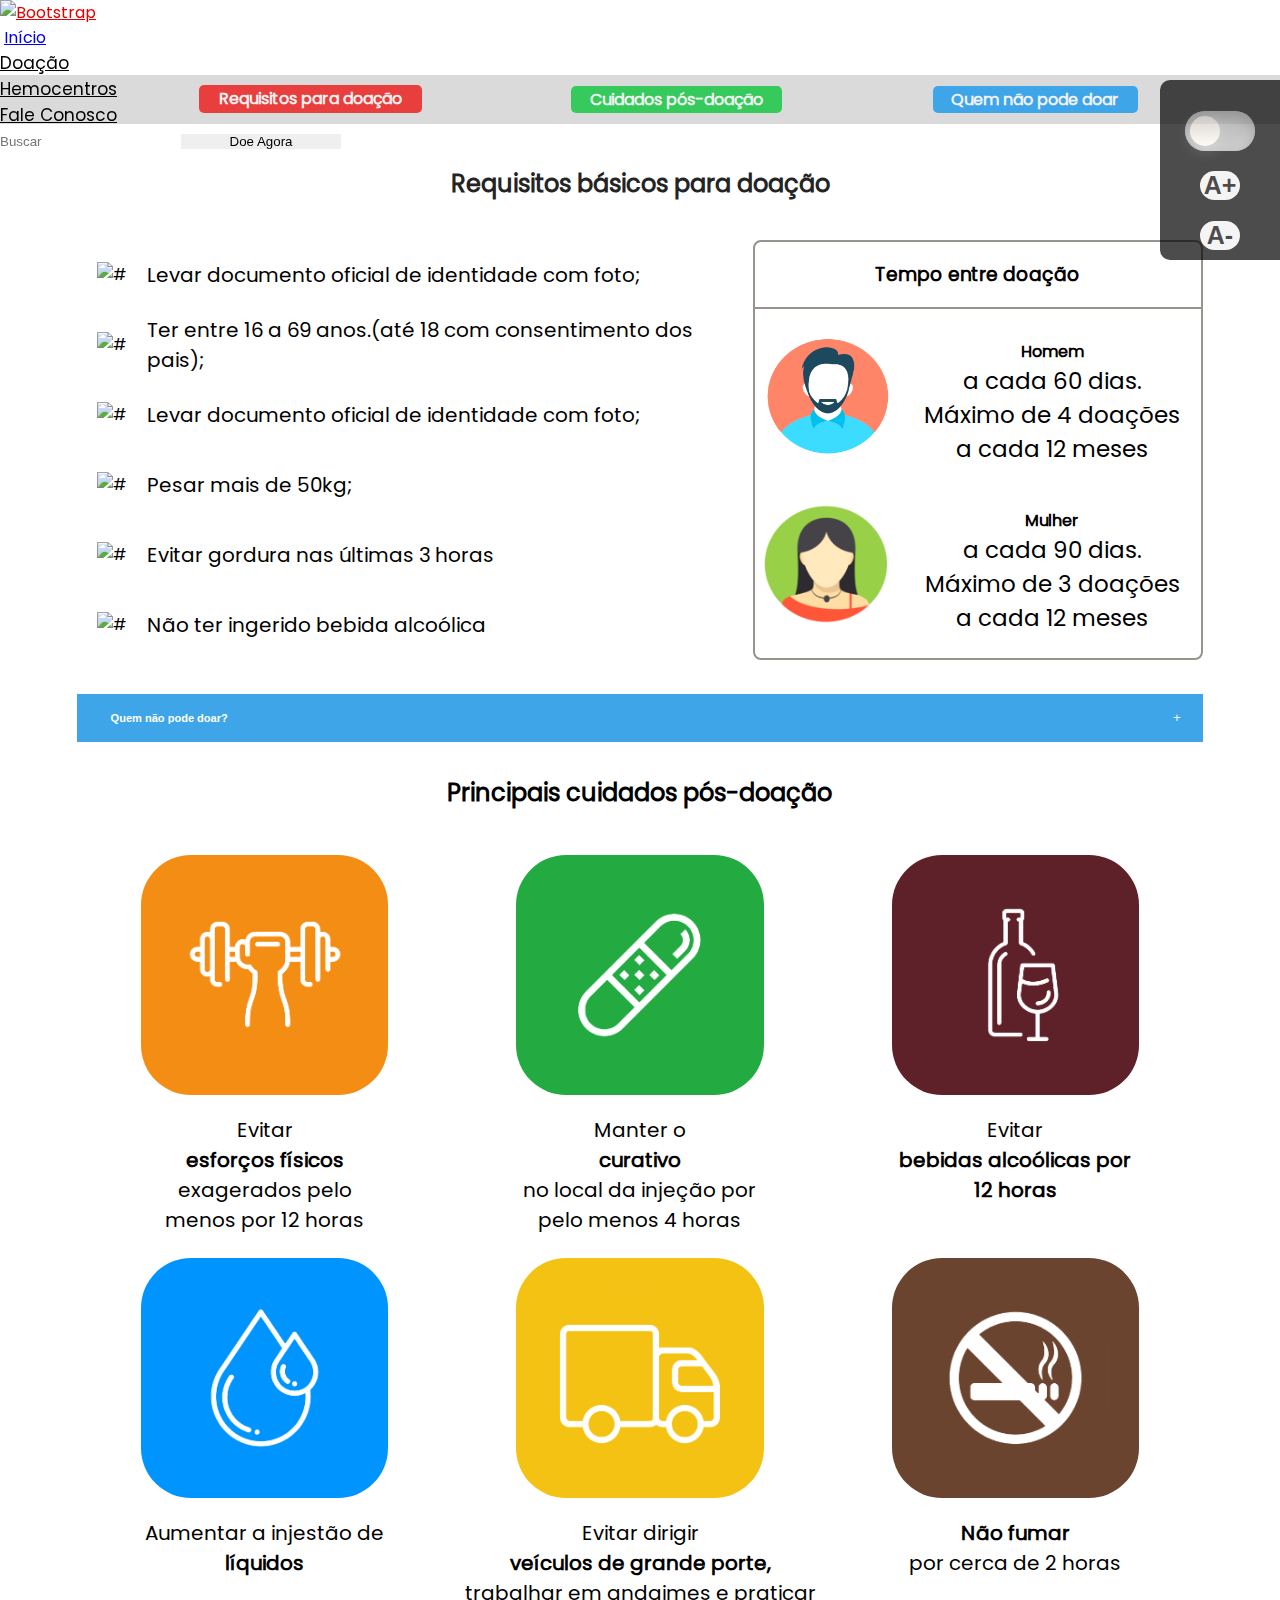
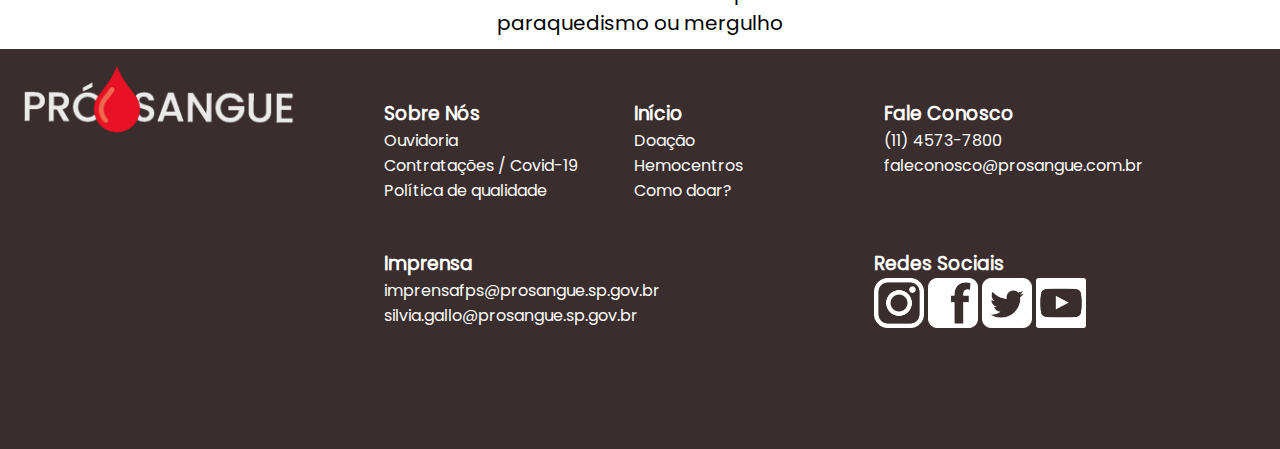
==== comodoar.html @ 440dd44e "segunda página e atualizações e css da segunda página" ====
<!DOCTYPE html>
<html lang="en">

<head>
    <meta charset="UTF-8">
    <meta http-equiv="X-UA-Compatible" content="IE=edge">
    <meta name="viewport" content="width=device-width, initial-scale=1.0">
    <title>PróSangue</title>
    <link href="https://cdn.jsdelivr.net/npm/bootstrap@5.2.1/dist/css/bootstrap.min.css" rel="stylesheet"
        integrity="sha384-iYQeCzEYFbKjA/T2uDLTpkwGzCiq6soy8tYaI1GyVh/UjpbCx/TYkiZhlZB6+fzT" crossorigin="anonymous">
    <script src="https://cdn.jsdelivr.net/npm/bootstrap@5.2.1/dist/js/bootstrap.bundle.min.js"
        integrity="sha384-u1OknCvxWvY5kfmNBILK2hRnQC3Pr17a+RTT6rIHI7NnikvbZlHgTPOOmMi466C8"
        crossorigin="anonymous"></script>
    <link rel="stylesheet" href="style_comodoar.css" type="text/css">
    <script src="script.js" type="text/javascript"></script>

</head>

<body>
    <main>
        <header>
            <nav class="navbar bg-light">
                <div class="container">
                    <a class="navbar-brand" href="#">
                        <img src="./img_index/logosangue.png" alt="Bootstrap" width="180" height="auto"
                            style="opacity: 1;">
                    </a>
                    <nav class="navbar navbar-expand-lg bg-light">
                        <div class="container-fluid">
                            <button class="navbar-toggler" type="button" data-bs-toggle="collapse"
                                data-bs-target="#navbarTogglerDemo03" aria-controls="navbarTogglerDemo03"
                                aria-expanded="false" aria-label="Toggle navigation">
                                <span class="navbar-toggler-icon"></span>
                            </button>
                            <a class="navbar-brand" href="#">Início</a>
                            <div class="collapse navbar-collapse" id="navbarTogglerDemo03">
                                <ul class="navbar-nav me-auto mb-2 mb-lg-0">
                                    <li class="nav-item">
                                        <a class="nav-link" aria-current="page" href="#">Doação</a>
                                    </li>
                                    <li class="nav-item">
                                        <a class="nav-link" href="#">Hemocentros</a>
                                    </li>
                                    <li class="nav-item">
                                        <a class="nav-link" href="#">Fale Conosco</a>
                                    </li>
                                </ul>
                                <form class="d-flex" role="search">
                                    <input class="form-control me-2" type="search" placeholder="Buscar"
                                        aria-label="Search">
                                    <button class="btn btn-outline-success" type="submit">Doe Agora</button>
                                </form>
                            </div>

                        </div>
                    </nav>
        </header>

        <div id="acessibilidade">
            <input type="checkbox" id="darkmode-toggle" />
            <label for="darkmode-toggle" onkeypress="modo_escuro()"></label>
            <button id="aumentar_fonte">A+</button>
            <button id="diminuir_fonte">A-</button>
        </div>

        <nav class="sub_nav">
            <a href="#">
                <div id="nav_cont" class="cont1">
                    <b>Requisitos para doação</b>
                </div>
            </a>
            <a href="#">
                <div id="nav_cont" class="cont2">
                    <b>Cuidados pós-doação</b>
                </div>
            </a>
            <a href="#">
                <div id="nav_cont" class="cont3">
                    <b>Quem não pode doar</b>
                </div>
            </a>
        </nav>
        <div id="ghost"></div>
        <div class="tit_princ">
            <h2>Requisitos básicos para doação</h2>
        </div>
        <div id="contprinc">
            <section class="reqbas">
                <div class="reqbas_esquerda">
                    <div class="itens">
                        <div class="itens_img"><img src="#" alt="#"></div>
                        <p>Levar documento oficial de identidade com foto;</p>
                    </div>
                    <div class="itens">
                        <div class="itens_img"><img src="#" alt="#"></div>
                        <p>Ter entre 16 a 69 anos.(até 18 com consentimento dos pais);</p>
                    </div>
                    <div class="itens">
                        <div class="itens_img"><img src="#" alt="#"></div>
                        <p>Levar documento oficial de identidade com foto;</p>
                    </div>
                    <div class="itens">
                        <div class="itens_img"><img src="#" alt="#"></div>
                        <p>Pesar mais de 50kg;</p>
                    </div>
                    <div class="itens">
                        <div class="itens_img"><img src="#" alt="#"></div>
                        <p>Evitar gordura nas últimas 3 horas</p>
                    </div>
                    <div class="itens">
                        <div class="itens_img"><img src="#" alt="#"></div>
                        <p>Não ter ingerido bebida alcoólica</p>
                    </div>
                </div>
                <aside class="reqbas_direita">
                    <div class="tit_direita">
                        <h3>Tempo entre doação</h3>
                    </div>
                    <div class="reqbas_direita_container">
                        <div class="reqbas_direita_cont1">
                            <div class="box1">
                                <div class="img_box1"><img src="img_index/homem.png" alt="homem"></div>
                            </div>
                            <div class="box2">
                                <h4>Homem</h4>
                                <p>a cada 60 dias. Máximo de 4 doações a cada 12 meses</p>
                            </div>
                        </div>
                        <div class="reqbas_direita_cont1">
                            <div class="box1">
                                <div class="img_box1"><img src="img_index/mulher.png" alt="homem"></div>
                            </div>
                            <div class="box2">
                                <h4>Mulher</h4>
                                <p>a cada 90 dias. Máximo de 3 doações a cada 12 meses</p>
                            </div>
                        </div>
                    </div>

                </aside>
            </section>
            <section class="naopodedoar">
                <button class="tit_naopode">
                    <h5>Quem não pode doar?</h5>
                </button>
                <div class="naopode_cont">
                    <div class="condicoes">
                        <div class="itens">
                            <div class="itens_img"><img src="img_index/nao.png" alt="img_index/nao.png"></div>
                            <p>Está com gripe, febre ou infecção;</p>
                        </div>
                        <div class="itens">
                            <div class="itens_img"><img src="img_index/nao.png" alt="img_index/nao.png"></div>
                            <p>É portador de sífilis(cacro), Malária ou doença de Chagas;</p>
                        </div>
                        <div class="itens">
                            <div class="itens_img"><img src="img_index/nao.png" alt="img_index/nao.png"></div>
                            <p>É alcoólico crônico;</p>
                        </div>
                        <div class="itens">
                            <div class="itens_img"><img src="img_index/nao.png" alt="img_index/nao.png"></div>
                            <p>Ingeriu álcool até 3 dias antes da doação;</p>
                        </div>
                        <div class="itens">
                            <div class="itens_img"><img src="img_index/nao.png" alt="img_index/nao.png"></div>
                            <p>Possui comportamento de risco para doenças transmissíveis;</p>
                        </div>
                        <div class="itens">
                            <div class="itens_img"><img src="img_index/nao.png" alt="img_index/nao.png"></div>
                            <p>Foi ou é usuário de drogas injetáveis;</p>
                        </div>
                        <div class="itens">
                            <div class="itens_img"><img src="img_index/nao.png" alt="img_index/nao.png"></div>
                            <p>Tenha contraído hepatite após 10 anos de idade</p>
                        </div>
                        <div class="itens">
                            <div class="itens_img"><img src="img_index/nao.png" alt="img_index/nao.png"></div>
                            <p>Tenha feito: endoscopia, tatuagem ou piercing em período menor que 12 meses;</p>
                        </div>
                    </div>
                    <div class="naodoe">
                        <div class="tit_naodoe">
                            <h3>Na dúvida, não doe!</h3>
                        </div>
                        <div class="atencao"><text>Atenção: </text>"Honestidade também salva vidas"</div>
                    </div>
                </div>
                <script>
                    var acc = document.getElementsByClassName("tit_naopode");
                    var i;

                    for (i = 0; i < acc.length; i++) {
                        acc[i].addEventListener("click", function () {
                            this.classList.toggle("active");
                            var panel = this.nextElementSibling;
                            if (panel.style.maxHeight) {
                                panel.style.maxHeight = null;
                            } else {
                                panel.style.maxHeight = panel.scrollHeight + "px";
                            }
                        });
                    }
                </script>
            </section>
            <section class="posdoacao">
                <div class="tit_pos">
                    <h2>Principais cuidados pós-doação</h2>
                </div>
                <div class="pos_cont">
                    <div class="row">
                        <div class="box_pos">
                            <div id="logo_pos" class="logo1"></div>
                            <div class="texto_pos">Evitar <b>esforços físicos</b> exagerados pelo menos por 12 horas</b>
                            </div>
                        </div>
                        <div class="box_pos">
                            <div id="logo_pos" class="logo2"></div>
                            <div class="texto_pos">Manter o <b>curativo</b> no local da injeção por pelo menos 4 horas
                            </div>
                        </div>
                        <div class="box_pos">
                            <div id="logo_pos" class="logo3"></div>
                            <div class="texto_pos">Evitar <b>bebidas alcoólicas por 12 horas</b></div>
                        </div>
                    </div>
                    <div class="row">
                        <div class="box_pos">
                            <div id="logo_pos" class="logo4"></div>
                            <div class="texto_pos">Aumentar a injestão de <b>líquidos</b></div>
                        </div>
                        <div class="box_pos">
                            <div id="logo_pos" class="logo5"></div>
                            <div class="texto_pos1">Evitar dirigir <b>veículos de grande porte,</b> trabalhar em
                                andaimes e praticar paraquedismo ou mergulho</div>
                        </div>
                        <div class="box_pos">
                            <div id="logo_pos" class="logo6"></div>
                            <div class="texto_pos"><b>Não fumar</b> por cerca de 2 horas</div>
                        </div>
                    </div>
                </div>
            </section>

        </div>
        <footer>
            <img src="./img_index/logo_prosangue._footer.png" alt="" id="logo_footer">
            <section id="links_footer_top">
                <div id="sobre-nos_footer">
                    <h3>Sobre Nós</h3>
                    <a>Ouvidoria</a> <br />
                    <a>Contratações / Covid-19</a> <br />
                    <a>Política de qualidade</a>
                </div>

                <div id="inicio_footer">
                    <h3><a href="#">Início</a></h3>
                    <a href="#">Doação</a> <br />
                    <a href="#">Hemocentros</a> <br />
                    <a href="#">Como doar?</a>
                </div>

                <div id="fale_conosco">
                    <h3>Fale Conosco</h3>
                    <p>(11) 4573-7800</p>
                    <p>faleconosco@prosangue.com.br</p>
                </div>
            </section>
            <section id="links_footer_bottom">
                <div id="imprensa">
                    <h3>Imprensa</h3>
                    <p>imprensafps@prosangue.sp.gov.br</p>
                    <p>silvia.gallo@prosangue.sp.gov.br</p>
                </div>
                <div id="redes_sociais">
                    <h3>Redes Sociais</h3>
                    <a href="#"><img src="./img_index/logo_insta.png" alt=""></a>
                    <a href="#"> <img src="./img_index/logo_face.png" alt=""> </a>
                    <a href="#"> <img src="./img_index/logo_tt.png" alt=""> </a>
                    <a href="#"> <img src="./img_index/logo_yt.png" alt=""> </a>
                </div>
            </section>
        </footer>



    </main>
</body>

</html>
---- style_comodoar.css ----
*{
    padding: 0;
    border: 0;
    margin: 0;
    
}

main{
    font-family: 'Poppins';
    background-color: #fff;
}

header{
    position: fixed;
    z-index: 1;
    width: 100%;
    top: 0;

}

@font-face{
    font-family: 'Poppins';
    src: url(./fontes/Poppins/Poppins-Regular.ttf);
}
/* CSS da header bootstrap */

.navbar-brand:hover{
    color: rgb(231, 0, 0);
}

.nav-link{
    font-family: 'Poppins';
    font-size: 17px;
    color: black;
    padding-top: 10px;
}

.nav-link:hover{
    color: rgb(231, 0, 0);
}


element.style {
    color: rgb(231, 0, 0);
    border-color: rgb(231, 0, 0);
    width: 150px;
}

.btn-outline-success {
    width: 160px;
    --bs-btn-color: red;
    --bs-btn-border-color: red;
    --bs-btn-hover-color: #fff;
    --bs-btn-hover-bg: red;
    --bs-btn-hover-border-color: red;
    --bs-btn-focus-shadow-rgb: 25,135,84;
    --bs-btn-active-color: #fff;
    --bs-btn-active-bg: red;
    --bs-btn-active-border-color: red;
    --bs-btn-active-shadow: inset 0 3px 5px rgba(0, 0, 0, 0.125);
    --bs-btn-disabled-color: red;
    --bs-btn-disabled-bg: transparent;
    --bs-btn-disabled-border-color: red;
    --bs-gradient: none;
}

#img_como_doar{
    position: relative;
    width: 100%;
    height: 460px;
    background-image: url(./img_index/bg-mlh.png);
    background-repeat: no-repeat;
    background-position: 97%;
    background-color: #d9d9d9;
    background-attachment: scroll;
    }



#como_doar{
    position: relative;
    width: 400px;
    height: 230px;
    background-color: red;
    border-radius: 182px;
    font-size: 50px;
    font-family: 'Poppins';
    color: white;
    border:none;
    font-weight: 600;
    top: 140px;
    left: 14%;

}

#acessibilidade{
    position: fixed;
    width: 120px;
    height: 180px;
    background-color: #010101;opacity: .7;
    display: flex;
    flex-direction: column;
    align-items: center;
    justify-content: space-around;
    border-radius: 10px 0px 0px 10px;
    margin-top: 50px;
    right: 0;
    top: 30px;
    z-index: 1;
}

label{
    width: 70px;
    height: 40px;
    position: relative;
    display: block;
    background-color: #aaaaaa;
    border-radius: 100px;
    box-shadow: inset 0px 5px 15px  rgba(0,0,0,0.4), inset 0px -5px 15px rgba(255,255,255,0.4);
    cursor: pointer;
    transition: 0.3s;
    
}

label::after{
    content: "";
    width: 30px;
    height: 30px;
    position: absolute;
    top: 5px;
    bottom: 5px;
    left: 5px;
    background:linear-gradient(180deg, #c9c4bd, #fff9f0);
    border-radius: 180px;
    box-shadow: 0px 5px 15px rgba(255,255,255,0.2);
    transition: 0.3s;
}

/*.bg-light {
    --bs-bg-opacity: 1;
    background-color: #292929!important;
 } */

#modo_escuro{
    width: 50px;
    height: 50px;
}

#darkmode-toggle{
    width: 0;
    height: 0;
    visibility: hidden;
}

#darkmode-toggle:checked + label{
    background-color: #242424;
}

#darkmode-toggle:checked + label:after{
    left: 8px;
    transform: translateX(90%);
    background: linear-gradient(180deg,#777,#3a3a3a);
}

label:active:after{
    width: 30px;
}

#aumentar_fonte{
    width: 40px;
    height: auto;
    opacity: 100%;
    border-radius: 200px;
    font-size: 25px;
    font-weight: 600;
}

#diminuir_fonte{
    width: 40px;
    height: auto;
    opacity: 100%;
    border-radius: 200px;
    font-size: 25px;
    font-weight: 600;
}

#sobre-nos{
    position: relative;
    width: 100%;
    height: 510px;
    background-image: url(./img_index/img_sobre_nos.jpg);
    background-size: cover;
    background-repeat: no-repeat;
}

#sobre-nos h1{
    text-align: center;
    font-family: 'Poppins';
    font-size: 60px;
    color: white;
    font-weight: 600;
    padding-top: 20px;
}

#sobre-nos p{
    text-align: center;
    font-family: 'Poppins';
    font-size: 24px;
    color: white;
    padding-left: 60px;
    padding-top: 90px;
}

#agendamento{
    position: relative;
    width: 100%;
    height: 460px;
    background-image: url(./img_index/img.agendamento.png);
    background-position: 100% 0%;
    background-color: #d9d9d9;
    background-repeat: no-repeat;
}

#agendamento button{
    position: absolute;
    width: 550px;
    height: 230px;
    background-color: red;
    border-radius: 182px;
    text-align: center;
    font-size: 60px;
    font-family: 'Poppins';
    color: white;
    border:none;
    font-weight: 600;
    margin-top: 100px;
    left:10%;
}

#estoque_e_informes{
    position: relative;
    height: 30rem;
    width: 100%;
    background-color: #E2E2E2;
    display: flex;
    flex-direction: row;
    align-items: center;
    justify-content: space-around;
}
/* CSS da caixa sobre estoque de sangue */
#sangue{
    width: 40%;
    height: 25rem;
    background-image: linear-gradient(to bottom right, #276EB0, #185366 );
    border-radius: 8px;
}

#sangue h1{
    color: white;
    text-align: center;
    border-bottom: 1px solid white;
}

#tipos_positivos{
    display: flex;
    flex-direction: row;
    justify-content: space-between;
}

#ab_positivo{
    width: 120px;
    height: 100px;
    float: left;
}

#ab_positivo img{
    width: auto;
    height: 90px;
}

#ab_positivo p{
    text-align: center;
    color: white;
    font-weight: 600;
}

#a_positivo{
    width: 120px;
    height: 100px;
    float: left;
}

#a_positivo img{
    width: auto;
    height: 90px;
}

#a_positivo p{
    text-align: center;
    color: white;
    font-weight: 600;
}

#b_positivo{
    width: 120px;
    height: 100px;
    float: left;
}

#b_positivo img{
    width: auto;
    height: 90px;
}

#b_positivo p{
    text-align: center;
    color: white;
    font-weight: 600;
}

#o_positivo{
    width: 120px;
    height: 100px;
    float: left;
}

#o_positivo img{
    width: auto;
    height: 90px;
}

#o_positivo p{
    text-align: center;
    color: white;
    font-weight: 600;
}

#tipos_negativos{
    display: flex;
    flex-direction: row;
    justify-content: space-between;
    border-bottom: 1px solid white;
}

#ab_negativotivo{
    width: 120px;
    height: 100px;
    float: left;
}

#ab_negativo img{
    width: auto;
    height: 90px;
}

#ab_negativo p{
    text-align: center;
    color: white;
    font-weight: 600;
}

#a_negativo{
    width: 120px;
    height: 100px;
    float: left;
}

#a_negativo img{
    width: auto;
    height: 90px;
}

#a_negativo p{
    text-align: center;
    color: white;
    font-weight: 600;
}

#b_negativo{
    width: 120px;
    height: 100px;
    float: left;
}

#b_negativo img{
    width: auto;
    height: 90px;
}

#b_negativo p{
    text-align: center;
    color: white;
    font-weight: 600;
}

#o_negativo{
    width: 120px;
    height: 100px;
    float: left;
}

#o_negativo img{
    width: auto;
    height: 90px;
}

#o_negativo p{
    text-align: center;
    color: white;
    font-weight: 600;
}

#niveis_sangue{
    width: 100%;
    height: 60px;
    display: flex;
    flex-direction: row;
    justify-content: space-between;
}

#estavel{
    width: 150px;
    height: 60px;
}

#estavel img{
    height: 60px;
    width: auto;
}

#estavel p{
    color: white;
    float: right;
    padding-top: 20px;
    padding-right: 10px;
}

#alerta{
    width: auto;
    height: 60px;
}

#alerta img{
    height: 60px;
    width: auto;
}

#alerta p{
    color: white;
    float: right;
    padding-top: 20px;
    padding-right: 10px;
}

#critico{
    width: auto;
    height: 60px;
}

#critico img{
    height: 60px;
    width: auto;
}

#critico p{
    color: white;
    float: right;
    padding-top: 20px;
    padding-right: 10px;
}

#att{
    color: white;
    text-align: center;
    padding-top: 15px;
}
/* CSS  da caixa de informes */
#informes{
    width: 40%;
    height: 25rem;
    background-color: #40873F;
    border-radius: 8px;
}

#informes h1{
    color: white;
    text-align: center;
    border-bottom: 1px solid white;
}

#aviso_gov{
    width: 100%;
    height: auto;
    display: flex;
    flex-direction: column;
    align-items: center;
}

#aviso_gov img{
    width: 310px;
    height: 200px;
}

#aviso_gov p{
    width: 500px;
    height: auto;
    text-align: center;
}

footer{
    width: 100%;
    height: 400px;
    background-color: #392D2D;
}

footer a{
    cursor: pointer;
    text-decoration: none;
}

#logo_footer{
    width: auto;
    height: 70px;
    margin-top: 15px;
    margin-left: 20px;
}

#links_footer_top{
    width: 70%;
    height:50%;
    float: right;
    display: flex;
}

#sobre-nos_footer{
    width: 250px;
    height: 150px;
    text-align: left;
    color: white;
    margin-top: 50px;   
}

#sobre-nos_footer a{
    margin-top: 18px !important;
}

#inicio_footer{
    width: 250px;
    height: 150px;
    text-align: left;
    color: white;
    margin-top: 50px;   
}

#inicio_footer a{
    text-decoration: none;
    color: white;
    margin-top: 10px;
}

#fale_conosco{
    width: 250px;
    height: 150px;
    text-align: left;
    color: white;
    margin-top: 50px;   
}

#links_footer_bottom{
    width: 70%;
    height:50%;
    float: right;
    display: flex;
}

#imprensa{
    width: 340px;
    height: 150px;
    text-align: left;
    color: white;
}

#redes_sociais{
    width: 250px;
    height: 150px;
    text-align: left;
    color: white;
    margin-left: 150px;
}

#redes_sociais img{
    height: 50px;
    width: auto;
    cursor: pointer;
}
/*  ============= CSS DA PÁGINA DE COMO DOAR =============*/

/* ============= NAV BAR =============*/
.sub_nav{
    width: 100%;
    display: flex;
    position: fixed;
    top: 4.7rem;
    justify-content: space-evenly;
    background-color: #dadada;
    padding: 0.8%;
    align-items: center;
    text-align: center;
}
.sub_nav a{
    text-decoration: none;
}
#nav_cont{
    padding: 0.8%;
    width: 120%;
    transition: all 300ms;
    border-radius: 5px;
    color: #f1f1f1;
}
#nav_cont:hover{
    filter: brightness(110%);
}
#nav_cont b{
    padding: 2% 0 2% 0;
}
.cont1{
    background-color: #e93e3e;
}
.cont2{
    background-color: #35ca5b;
}
.cont3{
    background-color: #3ea5e9;
}

/* ============= Conteúdo  =============*/

#ghost{
    height: 8rem;
}
.tit_princ{
    text-align: center;
    margin: 3% 0 3% 0;
    color: #242424;
}
#contprinc{
    width: 88%;
    margin: 0 auto;
}
.reqbas{
    display: grid;
    grid-template-columns: 3fr 2fr;
}
.reqbas_esquerda{
    display: flex;
    flex-direction: column;
    justify-content: space-evenly;
}
.reqbas_esquerda p{
    display: flex;
    align-items: center;
    font-size: 20px;
}
.reqbas_esquerda .itens_img{
    display: flex;
    align-items: center;
    justify-content: center;
    width: 70px;
    height: 70px;
}

.itens{
    display: flex;
}

.reqbas_direita{
    border-radius: 8px;
    height: auto;
    border: 2px solid #97938d;
}
.reqbas_direita p{
    font-size: 23px; 
}
.tit_direita{
    padding: 4%;
    display: flex;
    align-items: center;
    justify-content: center;
    border-bottom: 2px solid #97938d;
}
.reqbas_direita_container{
    display: flex;
    flex-direction: column;
}

.reqbas_direita_cont1{
    margin-top: 5%;
    display: grid;
    grid-template-columns: 1fr 2fr;

}
.box1{
    display: flex;
    align-items: center;
    justify-content: center;
    padding-left: 5%;
}
.box2{
    margin: 0 auto;
    width: 90%;
    padding-left: 0%;
    display: flex;
    flex-direction: column;
    align-items: center;
    justify-content: center;
    text-align: center;
}
.img_box1{
    width: 100%;
    height: 100%;
    
}
.img_box1 img{
    width: 90%;
    height: 90%;
}
.tit_naopode{
    margin-top: 3%;
    color: #FFF;
    background-color: #3ea5e9;
    padding-left: 3%;
    width: 100%;
    padding: 0 2% 0 3%;
    text-align: left;
    transition: 0.4s;
    display: flex;
    height: 3rem;
    align-items: center;
    justify-content: space-between;
    
}

.tit_naopode:after {
    content: '\002B';
    color: #fff;
    margin-left: 5px;
  }
  
  .active:after {
    content: "\2212";
    color: white;
  }
.tit_naopode:hover{
    filter: brightness(110%);
}

.naopode_cont{
    max-height: 0;
    overflow: hidden;
    transition: all 0.2s ease-out;
    background-color: #837b7b;
    color: #FFF;
}
.naopode_cont img{
    filter: invert();
}
.condicoes{
    width: 95%;
    margin: auto;
    display: flex;
    flex-direction: column;
    justify-content: space-evenly;
    border-bottom: 2px solid #97938d;
    padding-top: 1%;
}
.condicoes .itens{
    display: flex;
    align-items: center;
}
.condicoes .itens p{
    padding-top: 1%;
    padding-left: 2%;
    font-size: 20px;
}
.condicoes .itens_img{
    display: flex;
    align-items: center;
    justify-content: center;
    width: 40px;
    height: 40px;
}
.condicoes .itens_img img{
    width: 100%;
    height: 100%;
}
.tit_naodoe{
    text-align: center;
    padding: 2%;
}
.tit_naodoe hr{
    width: 20%;
    margin: 0 auto;
}
.atencao{
    top:-10px;
    position: relative;
    width: 100%;
    margin: auto;
    text-align: center;
}
.atencao text{
    color: red;
}

.tit_pos{
    text-align: center;
    margin: 3% 0 3% 0;
}

.row{
    display: flex;
    flex-direction: row;
    justify-content: space-between;

}
.box_pos{
    width: 33.33%;
    margin: 0;
    padding: 1%;
    display: flex;
    align-items: center;
    justify-items: center;
    flex-direction: column;
    gap: 20px;
}
#logo_pos{
    height: 15rem;
    width: 70%;
    border-radius: 50px;
}
.logo1,.logo2,.logo3,.logo4,.logo5,.logo6{
    background-size: 80%;
    background-position: 50%;
    background-repeat: no-repeat;
}
.logo1{
    background-color: #F38D14;
    background-image: url(./img_index/logo1.png);
}
.logo2{
    background-color: #23AA40;
    background-image: url(./img_index/logo6.png);
}
.logo3{
    background-color: #5E2129;
    background-image: url(./img_index/logo5.png);

}
.logo4{
    background-color: #0094FF;
    background-image: url(./img_index/logo2.png);
}
.logo5{
    background-color: #F4C212;
    background-image: url(./img_index/logo3.png);
}
.logo6{
    background-color: #6B442F;
    background-image: url(./img_index/logo4.png);
}
.texto_pos{
    width: 70%;
    margin: 0;
    display: flex;
    flex-direction: column;
    text-align: center;
    font-size: 20px;
}
.texto_pos1{
    width: 100%;
    margin: 0;
    display: flex;
    flex-direction: column;
    text-align: center;
    font-size: 20px;
}


@media only screen and (max-width:576px){
    *{
        overflow-x: hidden;
    }
    #acessibilidade{
        top: 20rem;
        width: 15%;
    }
    .sub_nav{
        position: relative;
        flex-direction: column;
        width: 100%;
        gap: 5px;
        top: 4.5rem;
        padding: 0;
    }
    .sub_nav a{
        width: 100%;
        
    }
    #contprinc{
        width: 98%;
    }
    #nav_cont{
        text-align: center;
        width: 100%;
        border-radius: 0;
        padding: 2%;
    }
    #ghost{
        height: 5rem;
    }
    .reqbas{
        display: flex;
        flex-direction: column;
    }
    .reqbas_esquerda{
        justify-content: space-between;
    }
    .reqbas_esquerda .itens_img{
        display: none;
    }
    .reqbas_esquerda .itens{
        border-bottom: 1px solid rgb(129, 129, 129);
        
    }
    .reqbas_esquerda .itens p{
        margin: 1%;
        padding: 0;
    }
    .reqbas_direita{
        border: 0;
        margin-top: 2%;
    }
    .tit_direita h3{
        font-size: 40px;
    }
    .reqbas_direita_cont1{
        display: flex;
        flex-direction: row;
    }
    .reqbas_direita_cont1 .box2{
        text-align: left;
    }
    .condicoes .itens_img{
        display: none;
    }
    .naopode_cont{
        background-color: #837b7b;
        color: #FFF;
    }
    .row{
        flex-direction: column;
    }
    .box_pos{
        width: 100%;
        text-align: left;
    }
    #logo_pos{
        height: 7rem;
        width: 50%;
        border-radius: 20px;
    }
    .logo1,.logo2,.logo3,.logo4,.logo5,.logo6{
        background-size: 40%;
        background-position: 50%;
        background-repeat: no-repeat;
    }
    .texto_pos{
        text-align: center;
        width: 100%;
    }
    .texto_pos1{
        width: 80%;
    }
}
@media only screen and (max-width:1200px){
    .sub_nav{
        top: 8rem;
    }
    #ghost{
        height: 10rem;
    }
}
@media only screen and (max-width:989px){
    #contprinc{
        width: 98%;
    }
    .sub_nav{
        top: 4.5rem;
    }
    #ghost{
        height: 6rem;
    }
    .box1 .img_box1{
        width: 100%;
        height: 100%;
    }
}
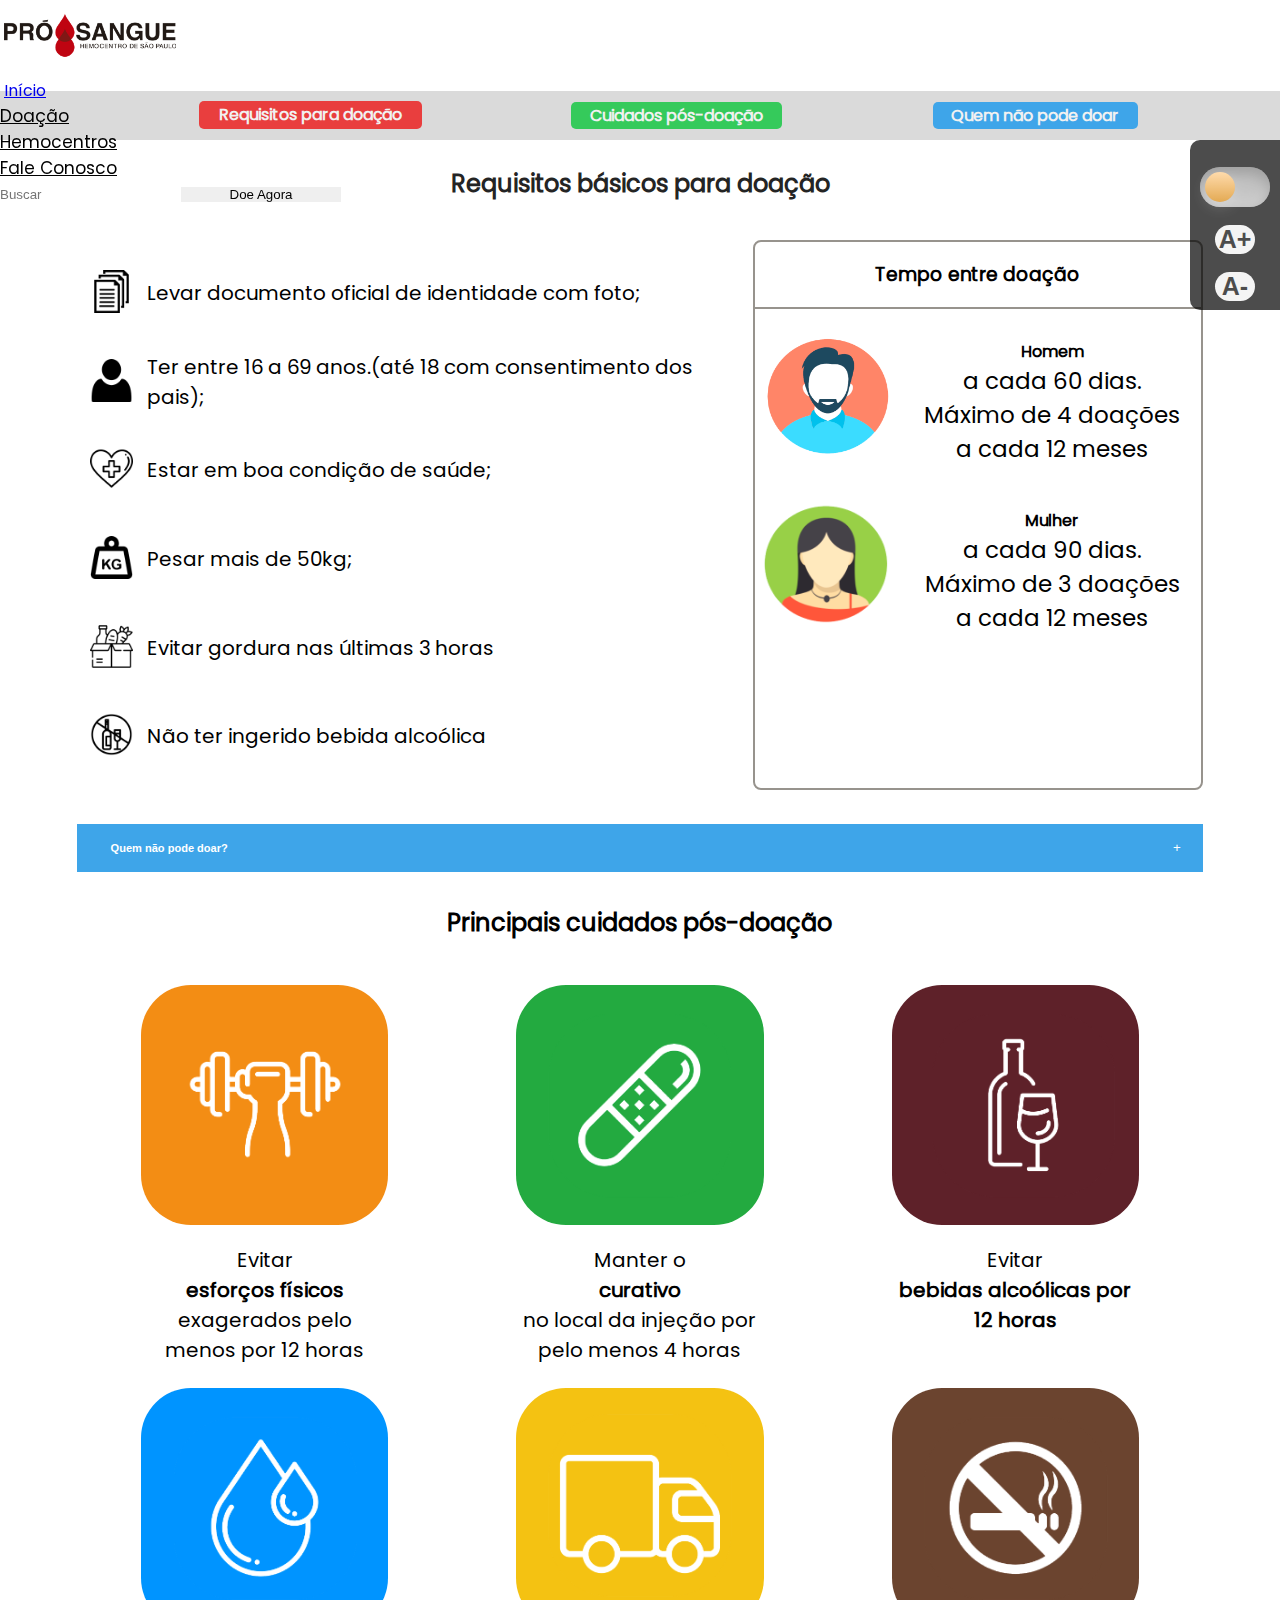
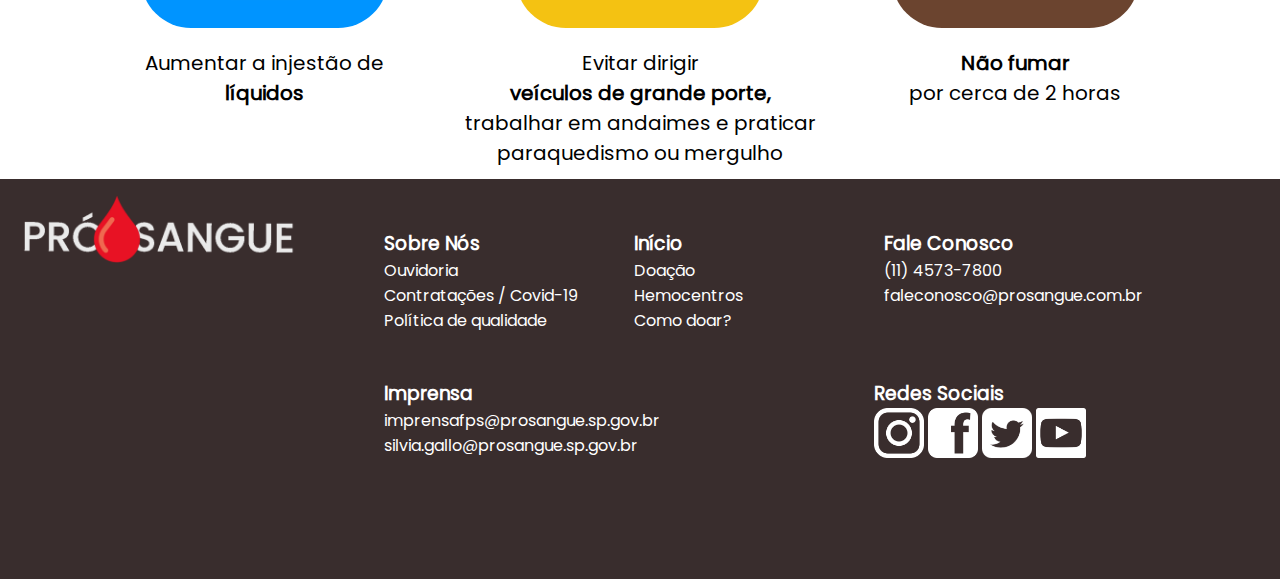
==== commit 46d4b08e: "Add files via upload" ====
--- a/comodoar.html
+++ b/comodoar.html
@@ -22,7 +22,7 @@
             <nav class="navbar bg-light">
                 <div class="container">
                     <a class="navbar-brand" href="#">
-                        <img src="./img_index/logosangue.png" alt="Bootstrap" width="180" height="auto"
+                        <img src="./img_index/logo_prosangue.png" alt="Bootstrap" width="180" height="auto"
                             style="opacity: 1;">
                     </a>
                     <nav class="navbar navbar-expand-lg bg-light">
@@ -32,7 +32,7 @@
                                 aria-expanded="false" aria-label="Toggle navigation">
                                 <span class="navbar-toggler-icon"></span>
                             </button>
-                            <a class="navbar-brand" href="#">Início</a>
+                            <a class="navbar-brand" href="index.html">Início</a>
                             <div class="collapse navbar-collapse" id="navbarTogglerDemo03">
                                 <ul class="navbar-nav me-auto mb-2 mb-lg-0">
                                     <li class="nav-item">
@@ -42,7 +42,7 @@
                                         <a class="nav-link" href="#">Hemocentros</a>
                                     </li>
                                     <li class="nav-item">
-                                        <a class="nav-link" href="#">Fale Conosco</a>
+                                        <a class="nav-link" href="#fale_conosco">Fale Conosco</a>
                                     </li>
                                 </ul>
                                 <form class="d-flex" role="search">
@@ -88,27 +88,27 @@
             <section class="reqbas">
                 <div class="reqbas_esquerda">
                     <div class="itens">
-                        <div class="itens_img"><img src="#" alt="#"></div>
+                        <div class="itens_img"><img src="./img_index/docs.png" alt="#"></div>
                         <p>Levar documento oficial de identidade com foto;</p>
                     </div>
                     <div class="itens">
-                        <div class="itens_img"><img src="#" alt="#"></div>
+                        <div class="itens_img"><img src="./img_index/idade.png" alt="#"></div>
                         <p>Ter entre 16 a 69 anos.(até 18 com consentimento dos pais);</p>
                     </div>
                     <div class="itens">
-                        <div class="itens_img"><img src="#" alt="#"></div>
-                        <p>Levar documento oficial de identidade com foto;</p>
-                    </div>
-                    <div class="itens">
-                        <div class="itens_img"><img src="#" alt="#"></div>
+                        <div class="itens_img"><img src="./img_index/condicaosaude.png" alt="#"></div>
+                        <p>Estar em boa condição de saúde;</p>
+                    </div>
+                    <div class="itens">
+                        <div class="itens_img"><img src="./img_index/peso.png" alt="#"></div>
                         <p>Pesar mais de 50kg;</p>
                     </div>
                     <div class="itens">
-                        <div class="itens_img"><img src="#" alt="#"></div>
+                        <div class="itens_img"><img src="./img_index/jejum.png" alt="#"></div>
                         <p>Evitar gordura nas últimas 3 horas</p>
                     </div>
                     <div class="itens">
-                        <div class="itens_img"><img src="#" alt="#"></div>
+                        <div class="itens_img"><img src="./img_index/bebidas.png" alt="#"></div>
                         <p>Não ter ingerido bebida alcoólica</p>
                     </div>
                 </div>
@@ -260,6 +260,7 @@
                 </div>
 
                 <div id="fale_conosco">
+                    <a href="fale_conosco"></a>
                     <h3>Fale Conosco</h3>
                     <p>(11) 4573-7800</p>
                     <p>faleconosco@prosangue.com.br</p>
--- a/style_comodoar.css
+++ b/style_comodoar.css
@@ -95,8 +95,8 @@
 
 #acessibilidade{
     position: fixed;
-    width: 120px;
-    height: 180px;
+    width: 90px;
+    height: 170px;
     background-color: #010101;opacity: .7;
     display: flex;
     flex-direction: column;
@@ -105,7 +105,7 @@
     border-radius: 10px 0px 0px 10px;
     margin-top: 50px;
     right: 0;
-    top: 30px;
+    top: 90px;
     z-index: 1;
 }
 
@@ -130,16 +130,12 @@
     top: 5px;
     bottom: 5px;
     left: 5px;
-    background:linear-gradient(180deg, #c9c4bd, #fff9f0);
+    background:linear-gradient(180deg, #ffcc89, #d8860b);
     border-radius: 180px;
     box-shadow: 0px 5px 15px rgba(255,255,255,0.2);
     transition: 0.3s;
 }
 
-/*.bg-light {
-    --bs-bg-opacity: 1;
-    background-color: #292929!important;
- } */
 
 #modo_escuro{
     width: 50px;
@@ -184,328 +180,6 @@
     font-weight: 600;
 }
 
-#sobre-nos{
-    position: relative;
-    width: 100%;
-    height: 510px;
-    background-image: url(./img_index/img_sobre_nos.jpg);
-    background-size: cover;
-    background-repeat: no-repeat;
-}
-
-#sobre-nos h1{
-    text-align: center;
-    font-family: 'Poppins';
-    font-size: 60px;
-    color: white;
-    font-weight: 600;
-    padding-top: 20px;
-}
-
-#sobre-nos p{
-    text-align: center;
-    font-family: 'Poppins';
-    font-size: 24px;
-    color: white;
-    padding-left: 60px;
-    padding-top: 90px;
-}
-
-#agendamento{
-    position: relative;
-    width: 100%;
-    height: 460px;
-    background-image: url(./img_index/img.agendamento.png);
-    background-position: 100% 0%;
-    background-color: #d9d9d9;
-    background-repeat: no-repeat;
-}
-
-#agendamento button{
-    position: absolute;
-    width: 550px;
-    height: 230px;
-    background-color: red;
-    border-radius: 182px;
-    text-align: center;
-    font-size: 60px;
-    font-family: 'Poppins';
-    color: white;
-    border:none;
-    font-weight: 600;
-    margin-top: 100px;
-    left:10%;
-}
-
-#estoque_e_informes{
-    position: relative;
-    height: 30rem;
-    width: 100%;
-    background-color: #E2E2E2;
-    display: flex;
-    flex-direction: row;
-    align-items: center;
-    justify-content: space-around;
-}
-/* CSS da caixa sobre estoque de sangue */
-#sangue{
-    width: 40%;
-    height: 25rem;
-    background-image: linear-gradient(to bottom right, #276EB0, #185366 );
-    border-radius: 8px;
-}
-
-#sangue h1{
-    color: white;
-    text-align: center;
-    border-bottom: 1px solid white;
-}
-
-#tipos_positivos{
-    display: flex;
-    flex-direction: row;
-    justify-content: space-between;
-}
-
-#ab_positivo{
-    width: 120px;
-    height: 100px;
-    float: left;
-}
-
-#ab_positivo img{
-    width: auto;
-    height: 90px;
-}
-
-#ab_positivo p{
-    text-align: center;
-    color: white;
-    font-weight: 600;
-}
-
-#a_positivo{
-    width: 120px;
-    height: 100px;
-    float: left;
-}
-
-#a_positivo img{
-    width: auto;
-    height: 90px;
-}
-
-#a_positivo p{
-    text-align: center;
-    color: white;
-    font-weight: 600;
-}
-
-#b_positivo{
-    width: 120px;
-    height: 100px;
-    float: left;
-}
-
-#b_positivo img{
-    width: auto;
-    height: 90px;
-}
-
-#b_positivo p{
-    text-align: center;
-    color: white;
-    font-weight: 600;
-}
-
-#o_positivo{
-    width: 120px;
-    height: 100px;
-    float: left;
-}
-
-#o_positivo img{
-    width: auto;
-    height: 90px;
-}
-
-#o_positivo p{
-    text-align: center;
-    color: white;
-    font-weight: 600;
-}
-
-#tipos_negativos{
-    display: flex;
-    flex-direction: row;
-    justify-content: space-between;
-    border-bottom: 1px solid white;
-}
-
-#ab_negativotivo{
-    width: 120px;
-    height: 100px;
-    float: left;
-}
-
-#ab_negativo img{
-    width: auto;
-    height: 90px;
-}
-
-#ab_negativo p{
-    text-align: center;
-    color: white;
-    font-weight: 600;
-}
-
-#a_negativo{
-    width: 120px;
-    height: 100px;
-    float: left;
-}
-
-#a_negativo img{
-    width: auto;
-    height: 90px;
-}
-
-#a_negativo p{
-    text-align: center;
-    color: white;
-    font-weight: 600;
-}
-
-#b_negativo{
-    width: 120px;
-    height: 100px;
-    float: left;
-}
-
-#b_negativo img{
-    width: auto;
-    height: 90px;
-}
-
-#b_negativo p{
-    text-align: center;
-    color: white;
-    font-weight: 600;
-}
-
-#o_negativo{
-    width: 120px;
-    height: 100px;
-    float: left;
-}
-
-#o_negativo img{
-    width: auto;
-    height: 90px;
-}
-
-#o_negativo p{
-    text-align: center;
-    color: white;
-    font-weight: 600;
-}
-
-#niveis_sangue{
-    width: 100%;
-    height: 60px;
-    display: flex;
-    flex-direction: row;
-    justify-content: space-between;
-}
-
-#estavel{
-    width: 150px;
-    height: 60px;
-}
-
-#estavel img{
-    height: 60px;
-    width: auto;
-}
-
-#estavel p{
-    color: white;
-    float: right;
-    padding-top: 20px;
-    padding-right: 10px;
-}
-
-#alerta{
-    width: auto;
-    height: 60px;
-}
-
-#alerta img{
-    height: 60px;
-    width: auto;
-}
-
-#alerta p{
-    color: white;
-    float: right;
-    padding-top: 20px;
-    padding-right: 10px;
-}
-
-#critico{
-    width: auto;
-    height: 60px;
-}
-
-#critico img{
-    height: 60px;
-    width: auto;
-}
-
-#critico p{
-    color: white;
-    float: right;
-    padding-top: 20px;
-    padding-right: 10px;
-}
-
-#att{
-    color: white;
-    text-align: center;
-    padding-top: 15px;
-}
-/* CSS  da caixa de informes */
-#informes{
-    width: 40%;
-    height: 25rem;
-    background-color: #40873F;
-    border-radius: 8px;
-}
-
-#informes h1{
-    color: white;
-    text-align: center;
-    border-bottom: 1px solid white;
-}
-
-#aviso_gov{
-    width: 100%;
-    height: auto;
-    display: flex;
-    flex-direction: column;
-    align-items: center;
-}
-
-#aviso_gov img{
-    width: 310px;
-    height: 200px;
-}
-
-#aviso_gov p{
-    width: 500px;
-    height: auto;
-    text-align: center;
-}
 
 footer{
     width: 100%;
@@ -600,7 +274,7 @@
     width: 100%;
     display: flex;
     position: fixed;
-    top: 4.7rem;
+    top: 5.7rem;
     justify-content: space-evenly;
     background-color: #dadada;
     padding: 0.8%;
@@ -650,6 +324,7 @@
 .reqbas{
     display: grid;
     grid-template-columns: 3fr 2fr;
+    height: 550px;
 }
 .reqbas_esquerda{
     display: flex;
@@ -671,6 +346,12 @@
 
 .itens{
     display: flex;
+}
+
+.itens_img img{
+    height: 43px;
+    width: auto;
+    margin-bottom: 3px;
 }
 
 .reqbas_direita{
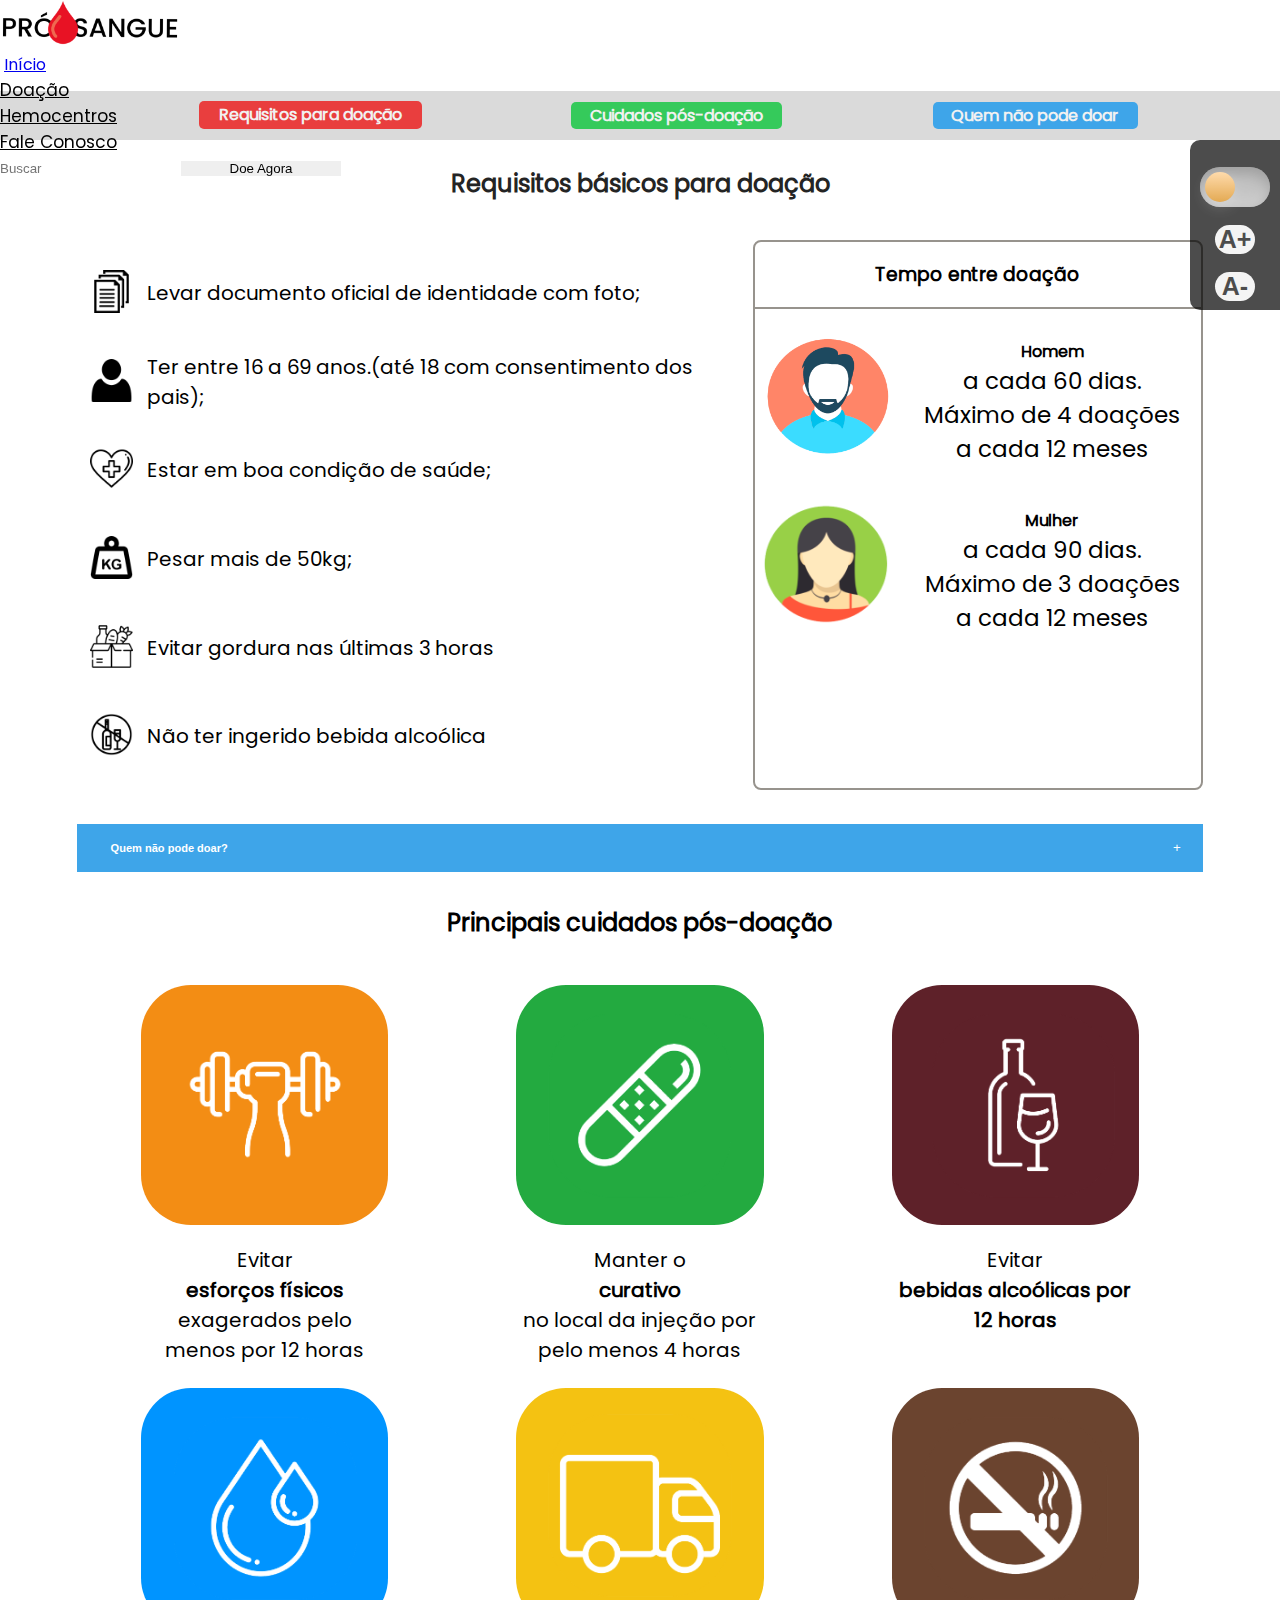
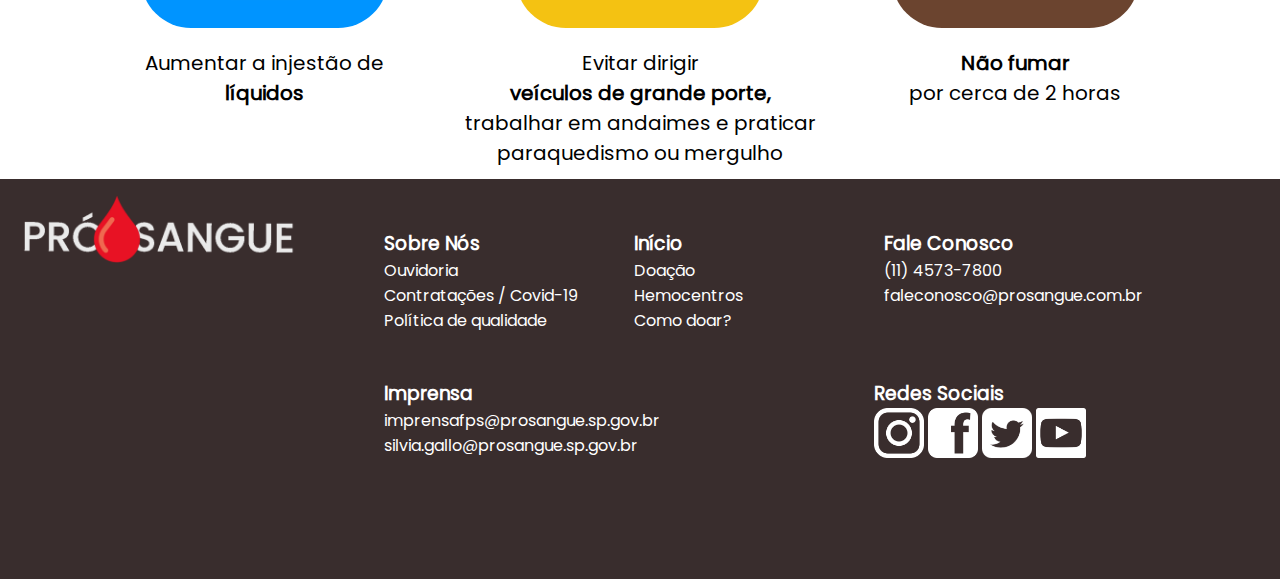
==== commit 56392ed7: "Add files via upload" ====
--- a/comodoar.html
+++ b/comodoar.html
@@ -22,7 +22,7 @@
             <nav class="navbar bg-light">
                 <div class="container">
                     <a class="navbar-brand" href="#">
-                        <img src="./img_index/logo_prosangue.png" alt="Bootstrap" width="180" height="auto"
+                        <img src="./img_index/logo_prosangue_header.png" alt="Bootstrap" width="180" height="auto"
                             style="opacity: 1;">
                     </a>
                     <nav class="navbar navbar-expand-lg bg-light">
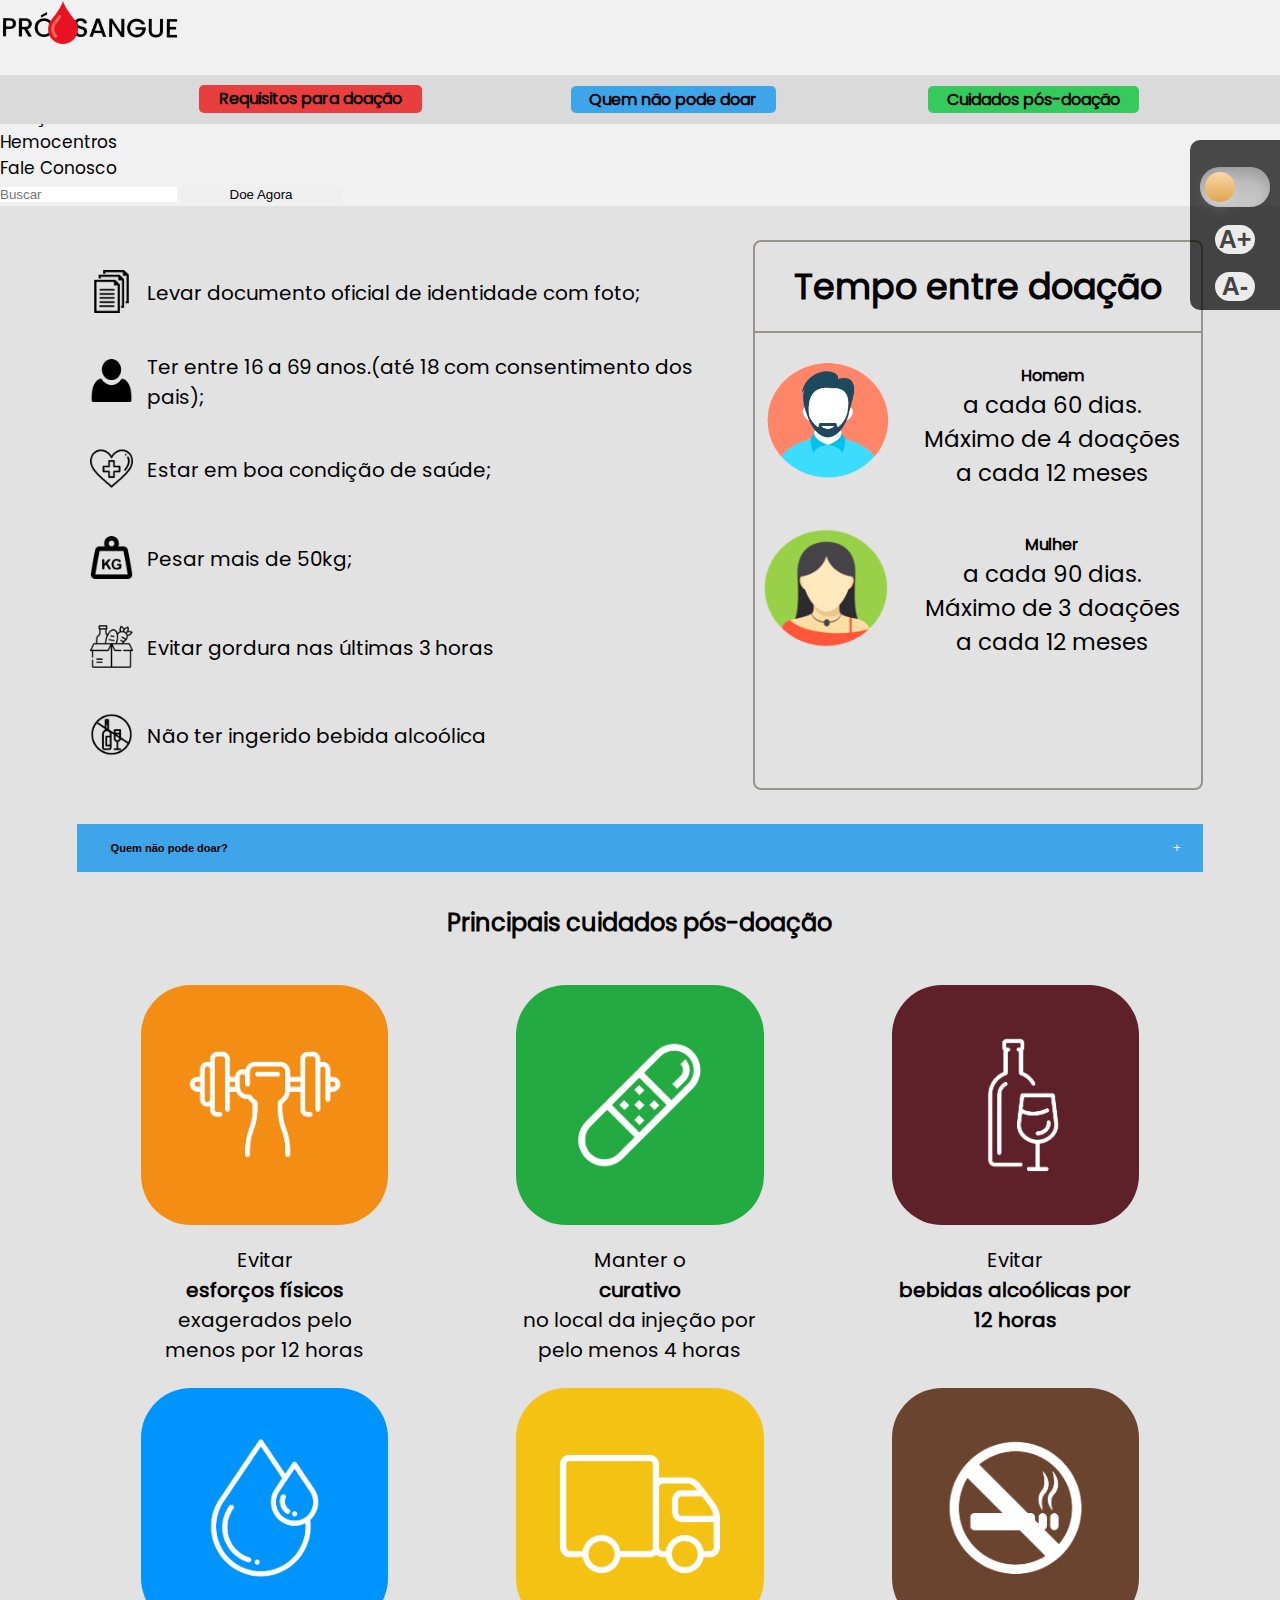
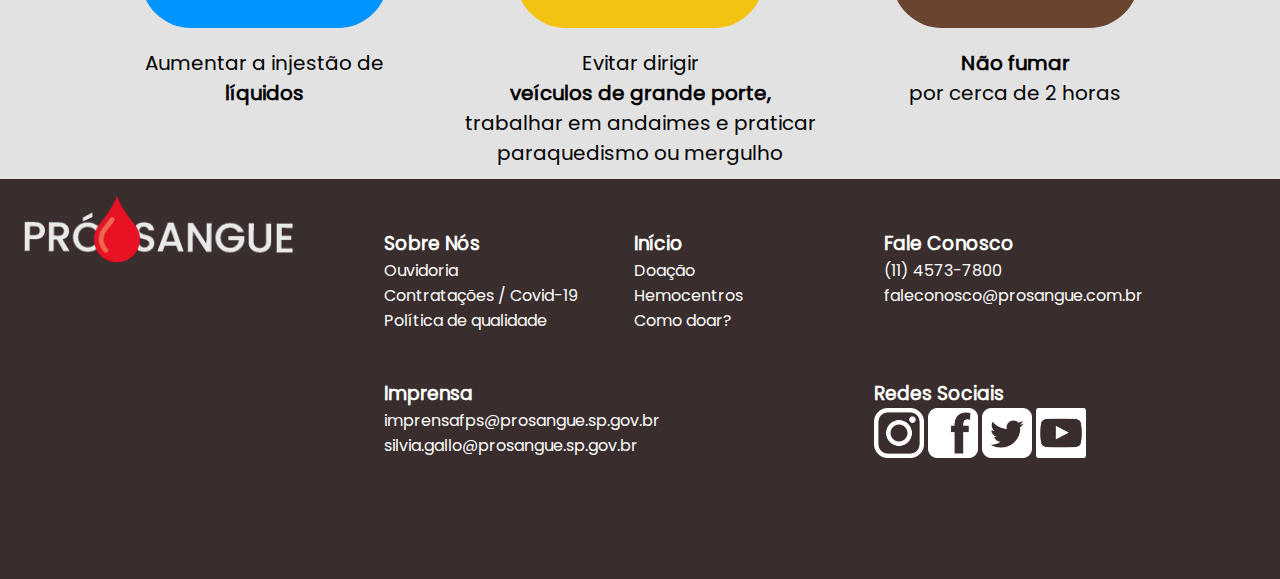
==== commit 2df2304d: "algumas mudanças nos links, modo escuro da pagina de doação e grandes mudanças na pagina de hemocent" ====
--- a/comodoar.html
+++ b/comodoar.html
@@ -12,7 +12,7 @@
         integrity="sha384-u1OknCvxWvY5kfmNBILK2hRnQC3Pr17a+RTT6rIHI7NnikvbZlHgTPOOmMi466C8"
         crossorigin="anonymous"></script>
     <link rel="stylesheet" href="style_comodoar.css" type="text/css">
-    <script src="script.js" type="text/javascript"></script>
+
 
 </head>
 
@@ -21,47 +21,43 @@
         <header>
             <nav class="navbar bg-light">
                 <div class="container">
-                    <a class="navbar-brand" href="#">
-                        <img src="./img_index/logo_prosangue_header.png" alt="Bootstrap" width="180" height="auto"
-                            style="opacity: 1;">
-                    </a>
-                    <nav class="navbar navbar-expand-lg bg-light">
-                        <div class="container-fluid">
-                            <button class="navbar-toggler" type="button" data-bs-toggle="collapse"
-                                data-bs-target="#navbarTogglerDemo03" aria-controls="navbarTogglerDemo03"
-                                aria-expanded="false" aria-label="Toggle navigation">
-                                <span class="navbar-toggler-icon"></span>
-                            </button>
-                            <a class="navbar-brand" href="index.html">Início</a>
-                            <div class="collapse navbar-collapse" id="navbarTogglerDemo03">
-                                <ul class="navbar-nav me-auto mb-2 mb-lg-0">
-                                    <li class="nav-item">
-                                        <a class="nav-link" aria-current="page" href="#">Doação</a>
-                                    </li>
-                                    <li class="nav-item">
-                                        <a class="nav-link" href="#">Hemocentros</a>
-                                    </li>
-                                    <li class="nav-item">
-                                        <a class="nav-link" href="#fale_conosco">Fale Conosco</a>
-                                    </li>
-                                </ul>
-                                <form class="d-flex" role="search">
-                                    <input class="form-control me-2" type="search" placeholder="Buscar"
-                                        aria-label="Search">
-                                    <button class="btn btn-outline-success" type="submit">Doe Agora</button>
-                                </form>
-                            </div>
-
-                        </div>
-                    </nav>
+                  <a class="navbar-brand" href="index.html">
+                    <img src="./img_index/logo_prosangue_header.png" alt="Bootstrap" width="180" height="auto" style="opacity: 1;" id="logo_prosangue"> 
+                  </a>
+                  <nav class="navbar navbar-expand-lg bg-light">
+                    <div class="container-fluid">
+                      <button class="navbar-toggler" type="button" data-bs-toggle="collapse" data-bs-target="#navbarTogglerDemo03" aria-controls="navbarTogglerDemo03" aria-expanded="false" aria-label="Toggle navigation">
+                        <span class="navbar-toggler-icon"></span>
+                      </button>
+                      <div class="collapse navbar-collapse" id="navbarTogglerDemo03">
+                        <ul class="navbar-nav me-auto mb-2 mb-lg-0">
+                          <li class="nav-item">
+                            <a class="nav-link" aria-current="page" href="index.html">Início</a>
+                          </li>
+                          <li class="nav-item">
+                            <a class="nav-link" aria-current="page" href="#">Doação</a>
+                          </li>
+                          <li class="nav-item">
+                            <a class="nav-link" href="hemocentro.html">Hemocentros</a>
+                          </li>
+                          <li class="nav-item">
+                            <a class="nav-link" href="#fale_conosco">Fale Conosco</a>
+                          </li>
+                        </ul>
+                        <form class="d-flex" role="search" >
+                          <input class="form-control me-2" type="search" placeholder="Buscar" aria-label="Search">
+                          <button class="btn btn-outline-success" type="submit"  >Doe Agora</button>
+                        </form>
+                      </div>
+              </nav>
         </header>
 
         <div id="acessibilidade">
-            <input type="checkbox" id="darkmode-toggle" />
-            <label for="darkmode-toggle" onkeypress="modo_escuro()"></label>
+            <input type="checkbox" id="darkmode-toggle" name="theme" onclick="mudar(event)"/>
+            <label for="darkmode-toggle"> </label>
             <button id="aumentar_fonte">A+</button>
             <button id="diminuir_fonte">A-</button>
-        </div>
+          </div>
 
         <nav class="sub_nav">
             <a href="#">
@@ -69,47 +65,48 @@
                     <b>Requisitos para doação</b>
                 </div>
             </a>
-            <a href="#">
+
+            <a href="#naoPodeDoar">
+                <div id="nav_cont" class="cont3">
+                    <b>Quem não pode doar</b>
+                </div>
+            </a>
+            <a href="#CuidadosPDoar">
                 <div id="nav_cont" class="cont2">
                     <b>Cuidados pós-doação</b>
-                </div>
-            </a>
-            <a href="#">
-                <div id="nav_cont" class="cont3">
-                    <b>Quem não pode doar</b>
                 </div>
             </a>
         </nav>
         <div id="ghost"></div>
-        <div class="tit_princ">
+        <div class="tit_princ" id="requisitos_doacao">
             <h2>Requisitos básicos para doação</h2>
         </div>
         <div id="contprinc">
             <section class="reqbas">
                 <div class="reqbas_esquerda">
                     <div class="itens">
-                        <div class="itens_img"><img src="./img_index/docs.png" alt="#"></div>
+                        <div class="itens_img"><img src="./img_index/docs.png" alt="#" id="imagem1"></div>
                         <p>Levar documento oficial de identidade com foto;</p>
                     </div>
                     <div class="itens">
-                        <div class="itens_img"><img src="./img_index/idade.png" alt="#"></div>
+                        <div class="itens_img"><img src="./img_index/idade.png" alt="#" id="imagem2"></div>
                         <p>Ter entre 16 a 69 anos.(até 18 com consentimento dos pais);</p>
                     </div>
                     <div class="itens">
-                        <div class="itens_img"><img src="./img_index/condicaosaude.png" alt="#"></div>
+                        <div class="itens_img"><img src="./img_index/condicaosaude.png" alt="#" id="imagem3"></div>
                         <p>Estar em boa condição de saúde;</p>
                     </div>
                     <div class="itens">
-                        <div class="itens_img"><img src="./img_index/peso.png" alt="#"></div>
+                        <div class="itens_img"><img src="./img_index/peso.png" alt="#" id="imagem4"></div>
                         <p>Pesar mais de 50kg;</p>
                     </div>
                     <div class="itens">
-                        <div class="itens_img"><img src="./img_index/jejum.png" alt="#"></div>
+                        <div class="itens_img"><img src="./img_index/jejum.png" alt="#" id="imagem5"></div>
                         <p>Evitar gordura nas últimas 3 horas</p>
                     </div>
                     <div class="itens">
-                        <div class="itens_img"><img src="./img_index/bebidas.png" alt="#"></div>
-                        <p>Não ter ingerido bebida alcoólica</p>
+                        <div class="itens_img"><img src="./img_index/bebidas.png" alt="#" id="imagem6"></div>
+                        <p id="naoPodeDoar">Não ter ingerido bebida alcoólica</p>
                     </div>
                 </div>
                 <aside class="reqbas_direita">
@@ -146,63 +143,48 @@
                 <div class="naopode_cont">
                     <div class="condicoes">
                         <div class="itens">
-                            <div class="itens_img"><img src="img_index/nao.png" alt="img_index/nao.png"></div>
+                            <div class="itens_img"><img src="img_index/nao.png" alt="nao" id="imagem7"></div>
                             <p>Está com gripe, febre ou infecção;</p>
                         </div>
                         <div class="itens">
-                            <div class="itens_img"><img src="img_index/nao.png" alt="img_index/nao.png"></div>
+                            <div class="itens_img"><img src="img_index/nao.png" alt="nao" id="imagem8"></div>
                             <p>É portador de sífilis(cacro), Malária ou doença de Chagas;</p>
                         </div>
                         <div class="itens">
-                            <div class="itens_img"><img src="img_index/nao.png" alt="img_index/nao.png"></div>
+                            <div class="itens_img"><img src="img_index/nao.png" alt="nao" id="imagem9"></div>
                             <p>É alcoólico crônico;</p>
                         </div>
                         <div class="itens">
-                            <div class="itens_img"><img src="img_index/nao.png" alt="img_index/nao.png"></div>
+                            <div class="itens_img"><img src="img_index/nao.png" alt="nao" id="imagem10"></div>
                             <p>Ingeriu álcool até 3 dias antes da doação;</p>
                         </div>
                         <div class="itens">
-                            <div class="itens_img"><img src="img_index/nao.png" alt="img_index/nao.png"></div>
+                            <div class="itens_img"><img src="img_index/nao.png" alt="nao" id="imagem11"></div>
                             <p>Possui comportamento de risco para doenças transmissíveis;</p>
                         </div>
                         <div class="itens">
-                            <div class="itens_img"><img src="img_index/nao.png" alt="img_index/nao.png"></div>
+                            <div class="itens_img"><img src="img_index/nao.png" alt="nao" id="imagem12"></div>
                             <p>Foi ou é usuário de drogas injetáveis;</p>
                         </div>
                         <div class="itens">
-                            <div class="itens_img"><img src="img_index/nao.png" alt="img_index/nao.png"></div>
+                            <div class="itens_img"><img src="img_index/nao.png" alt="nao" id="imagem13"></div>
                             <p>Tenha contraído hepatite após 10 anos de idade</p>
                         </div>
                         <div class="itens">
-                            <div class="itens_img"><img src="img_index/nao.png" alt="img_index/nao.png"></div>
+                            <div class="itens_img"><img src="img_index/nao.png" alt="nao" id="imagem14"></div>
                             <p>Tenha feito: endoscopia, tatuagem ou piercing em período menor que 12 meses;</p>
                         </div>
                     </div>
-                    <div class="naodoe">
+                    <div class="naodoe" >
                         <div class="tit_naodoe">
                             <h3>Na dúvida, não doe!</h3>
                         </div>
-                        <div class="atencao"><text>Atenção: </text>"Honestidade também salva vidas"</div>
-                    </div>
-                </div>
-                <script>
-                    var acc = document.getElementsByClassName("tit_naopode");
-                    var i;
-
-                    for (i = 0; i < acc.length; i++) {
-                        acc[i].addEventListener("click", function () {
-                            this.classList.toggle("active");
-                            var panel = this.nextElementSibling;
-                            if (panel.style.maxHeight) {
-                                panel.style.maxHeight = null;
-                            } else {
-                                panel.style.maxHeight = panel.scrollHeight + "px";
-                            }
-                        });
-                    }
-                </script>
-            </section>
-            <section class="posdoacao">
+                        <div class="atencao" ><text>Atenção: </text>"Honestidade também salva vidas"</div>
+                    </div>
+                </div>
+            </section>
+
+            <section class="posdoacao" id="CuidadosPDoar">
                 <div class="tit_pos">
                     <h2>Principais cuidados pós-doação</h2>
                 </div>
@@ -285,6 +267,23 @@
 
 
     </main>
+    <script>
+        var acc = document.getElementsByClassName("tit_naopode");
+        var i;
+
+        for (i = 0; i < acc.length; i++) {
+            acc[i].addEventListener("click", function () {
+                this.classList.toggle("active");
+                var panel = this.nextElementSibling;
+                if (panel.style.maxHeight) {
+                    panel.style.maxHeight = null;
+                } else {
+                    panel.style.maxHeight = panel.scrollHeight + "px";
+                }
+            });
+        }
+    </script>
+        <script src="scriptComoDoar.js" type="text/javascript"></script>
 </body>
 
 </html>--- a/style_comodoar.css
+++ b/style_comodoar.css
@@ -2,12 +2,19 @@
     padding: 0;
     border: 0;
     margin: 0;
-    
+    text-decoration: none;
+}
+html{
+    --body-bg: #E2E2E2;
+    --comodoar-bg: #d9d9d9;
+    --header-bg: #f1f1f1;
+    --body-color: #000000;
+    --subnav-bg: #dadada;
 }
 
 main{
     font-family: 'Poppins';
-    background-color: #fff;
+    background-color: var(--body-bg);
 }
 
 header{
@@ -24,6 +31,11 @@
 }
 /* CSS da header bootstrap */
 
+.bg-light {
+    --bs-bg-opacity: 1;
+    background-color: var(--header-bg) !important;
+} 
+
 .navbar-brand:hover{
     color: rgb(231, 0, 0);
 }
@@ -31,8 +43,9 @@
 .nav-link{
     font-family: 'Poppins';
     font-size: 17px;
-    color: black;
+    color: var(--body-color);
     padding-top: 10px;
+    margin-right: 13px;
 }
 
 .nav-link:hover{
@@ -274,12 +287,13 @@
     width: 100%;
     display: flex;
     position: fixed;
-    top: 5.7rem;
+    top: 4.7rem;
     justify-content: space-evenly;
-    background-color: #dadada;
+    background-color: var(--subnav-bg);
     padding: 0.8%;
     align-items: center;
     text-align: center;
+    z-index: 5;
 }
 .sub_nav a{
     text-decoration: none;
@@ -289,7 +303,7 @@
     width: 120%;
     transition: all 300ms;
     border-radius: 5px;
-    color: #f1f1f1;
+    color: var(--body-color);
 }
 #nav_cont:hover{
     filter: brightness(110%);
@@ -315,7 +329,7 @@
 .tit_princ{
     text-align: center;
     margin: 3% 0 3% 0;
-    color: #242424;
+    color: var(--body-color);
 }
 #contprinc{
     width: 88%;
@@ -335,6 +349,7 @@
     display: flex;
     align-items: center;
     font-size: 20px;
+    color: var(--body-color);
 }
 .reqbas_esquerda .itens_img{
     display: flex;
@@ -358,8 +373,10 @@
     border-radius: 8px;
     height: auto;
     border: 2px solid #97938d;
+    color: var(--body-color);
 }
 .reqbas_direita p{
+
     font-size: 23px; 
 }
 .tit_direita{
@@ -368,6 +385,12 @@
     align-items: center;
     justify-content: center;
     border-bottom: 2px solid #97938d;
+    font-weight: 600;
+}
+.tit_direita h3{
+
+    font-size: 35px;
+    font-weight: 600;
 }
 .reqbas_direita_container{
     display: flex;
@@ -407,7 +430,7 @@
 }
 .tit_naopode{
     margin-top: 3%;
-    color: #FFF;
+    color: var(--body-color);
     background-color: #3ea5e9;
     padding-left: 3%;
     width: 100%;
@@ -440,11 +463,8 @@
     overflow: hidden;
     transition: all 0.2s ease-out;
     background-color: #837b7b;
-    color: #FFF;
-}
-.naopode_cont img{
-    filter: invert();
-}
+}
+
 .condicoes{
     width: 95%;
     margin: auto;
@@ -453,6 +473,7 @@
     justify-content: space-evenly;
     border-bottom: 2px solid #97938d;
     padding-top: 1%;
+    color:var(--body-color);
 }
 .condicoes .itens{
     display: flex;
@@ -477,6 +498,7 @@
 .tit_naodoe{
     text-align: center;
     padding: 2%;
+    color: var(--body-color);
 }
 .tit_naodoe hr{
     width: 20%;
@@ -488,6 +510,7 @@
     width: 100%;
     margin: auto;
     text-align: center;
+    color: var(--body-color);
 }
 .atencao text{
     color: red;
@@ -496,12 +519,14 @@
 .tit_pos{
     text-align: center;
     margin: 3% 0 3% 0;
+    color: var(--body-color);
 }
 
 .row{
     display: flex;
     flex-direction: row;
     justify-content: space-between;
+    color: var(--body-color);
 
 }
 .box_pos{
@@ -568,9 +593,9 @@
 
 
 @media only screen and (max-width:576px){
-    *{
+    /* *{
         overflow-x: hidden;
-    }
+    } */
     #acessibilidade{
         top: 20rem;
         width: 15%;
@@ -620,6 +645,7 @@
     .reqbas_direita{
         border: 0;
         margin-top: 2%;
+        overflow-x: hidden;
     }
     .tit_direita h3{
         font-size: 40px;
@@ -627,6 +653,10 @@
     .reqbas_direita_cont1{
         display: flex;
         flex-direction: row;
+    }
+    .reqbas_direita_cont1 .box1{
+        height: 40%;
+        width: 40%;
     }
     .reqbas_direita_cont1 .box2{
         text-align: left;
@@ -685,4 +715,4 @@
         width: 100%;
         height: 100%;
     }
-}+}
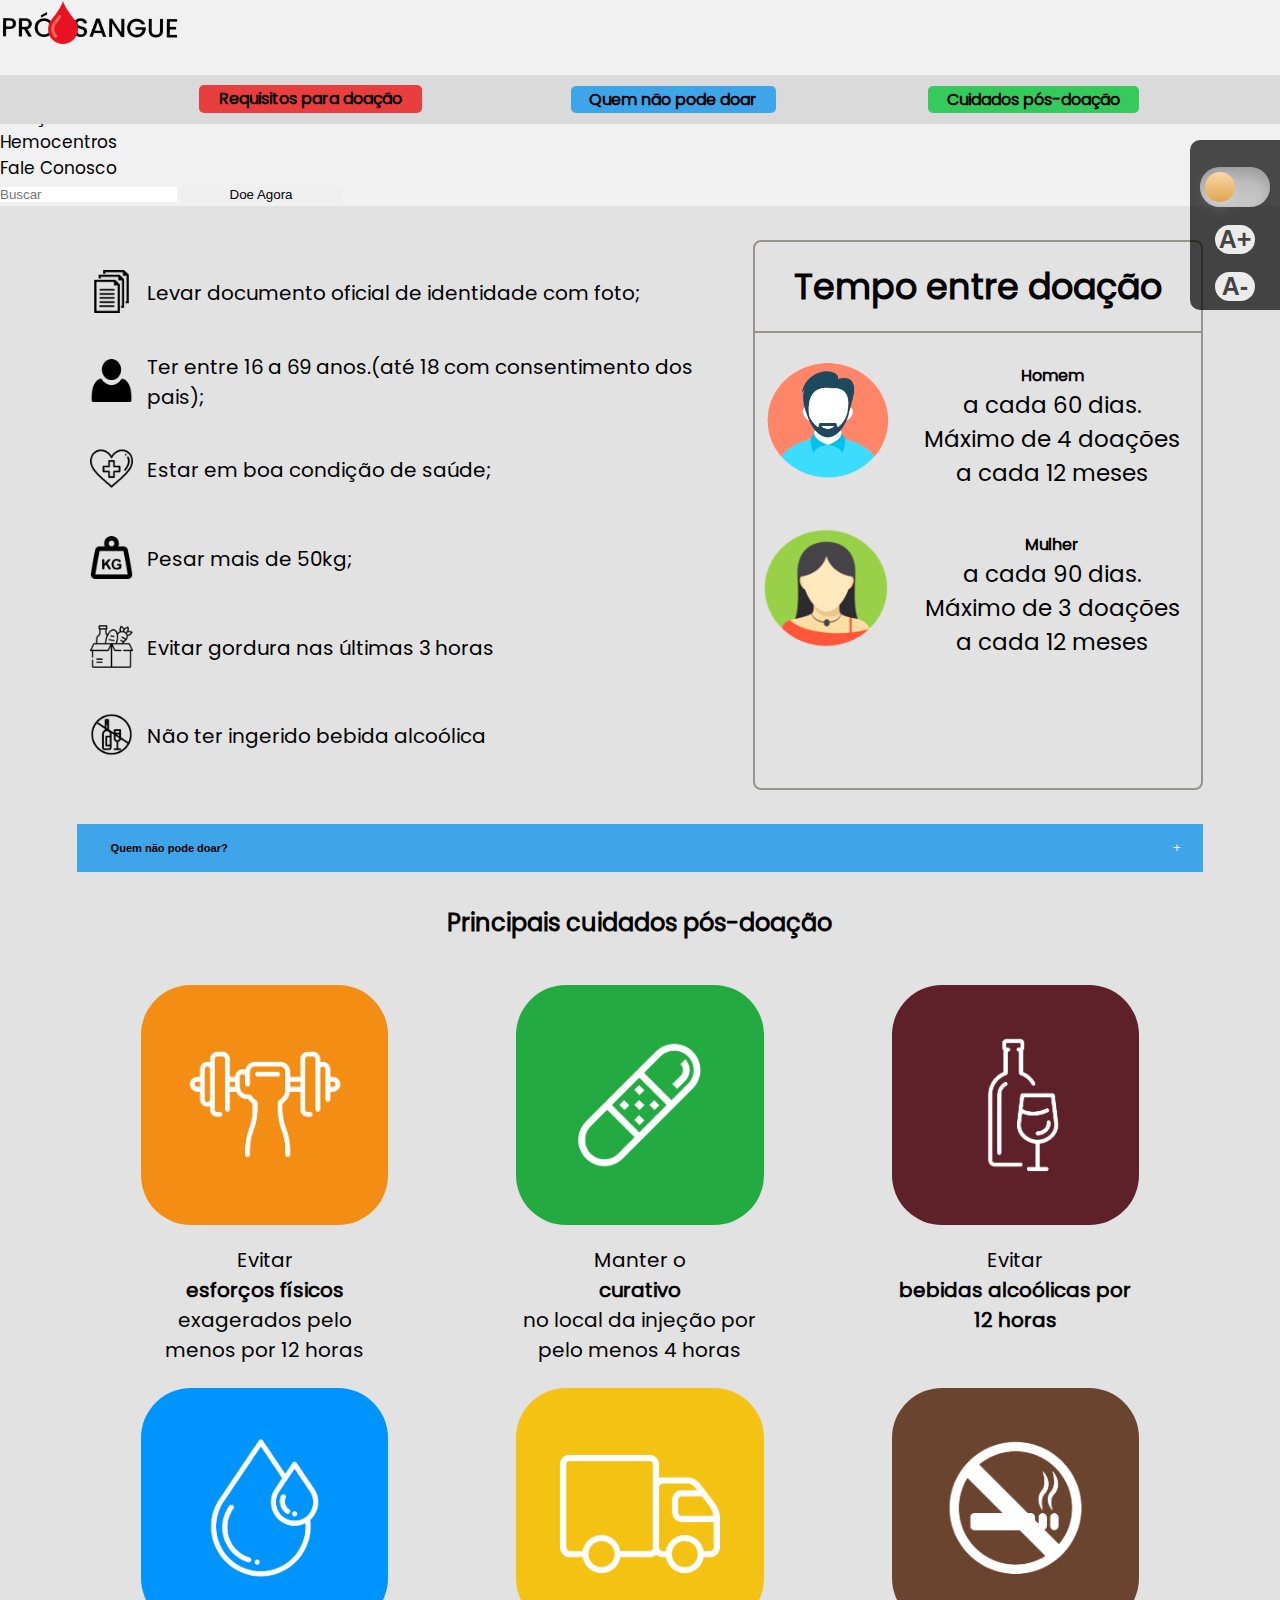
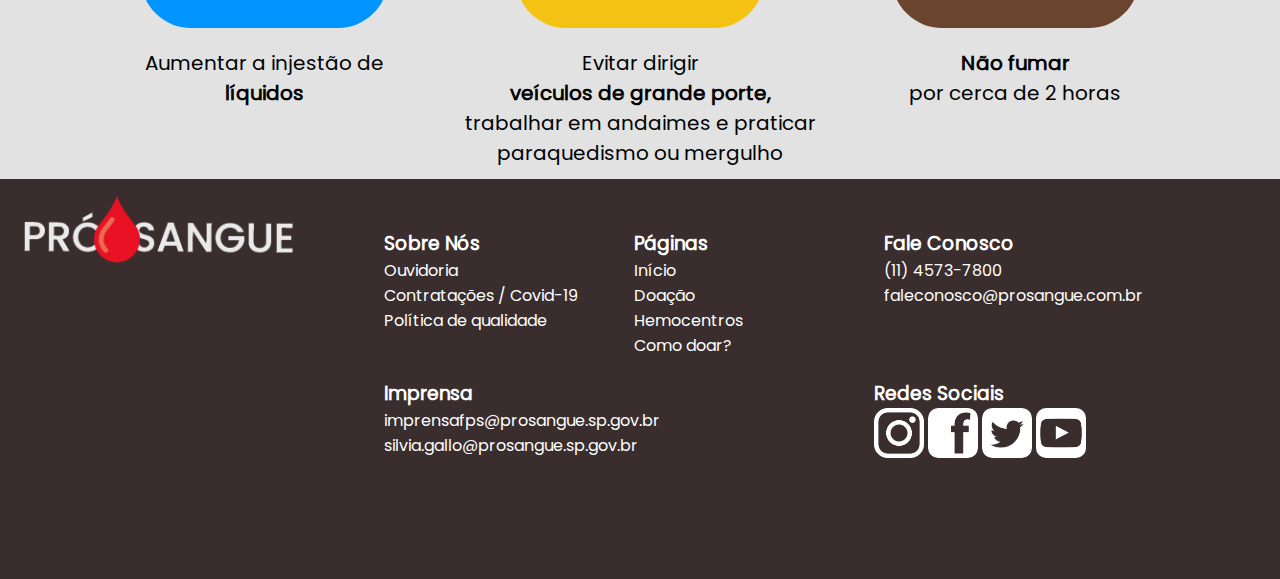
==== commit 4f6f6c3f: "modo escuro incompleto ainda e mais links" ====
--- a/comodoar.html
+++ b/comodoar.html
@@ -227,42 +227,43 @@
         <footer>
             <img src="./img_index/logo_prosangue._footer.png" alt="" id="logo_footer">
             <section id="links_footer_top">
-                <div id="sobre-nos_footer">
-                    <h3>Sobre Nós</h3>
-                    <a>Ouvidoria</a> <br />
-                    <a>Contratações / Covid-19</a> <br />
-                    <a>Política de qualidade</a>
-                </div>
-
-                <div id="inicio_footer">
-                    <h3><a href="#">Início</a></h3>
-                    <a href="#">Doação</a> <br />
-                    <a href="#">Hemocentros</a> <br />
-                    <a href="#">Como doar?</a>
-                </div>
-
-                <div id="fale_conosco">
-                    <a href="fale_conosco"></a>
-                    <h3>Fale Conosco</h3>
-                    <p>(11) 4573-7800</p>
-                    <p>faleconosco@prosangue.com.br</p>
-                </div>
+              <div id="sobre-nos_footer">
+                <h3>Sobre Nós</h3>
+                <a href="http://prosangue.sp.gov.br/ouvidoria/ouvidoria.html">Ouvidoria</a> <br/>
+                <a href="http://www.prosangue.sp.gov.br/artigos/contratos_covid19.html">Contratações / Covid-19</a> <br/>
+                <a href="http://www.prosangue.sp.gov.br/artigos/politica_de_qualidade.html">Política de qualidade</a>
+              </div>
+  
+              <div id="inicio_footer">
+                <h3>Páginas</h3>
+                <a href="#">Início</a> <br/>
+                <a href="https://prosangue.hubglobe.com/" target="_blank">Doação</a> <br/>
+                <a href="hemocentro.html">Hemocentros</a> <br/>
+                <a href="comodoar.html">Como doar?</a>
+              </div>
+  
+              <div id="fale_conosco">
+                <a href="fale_conosco"></a>
+                <h3>Fale Conosco</h3>
+                  <p>(11) 4573-7800</p> 
+                  <a href="mailto:faleconosco@prosangue.com.br" target="_blank">faleconosco@prosangue.com.br</a>
+              </div>
             </section>
             <section id="links_footer_bottom">
                 <div id="imprensa">
-                    <h3>Imprensa</h3>
-                    <p>imprensafps@prosangue.sp.gov.br</p>
-                    <p>silvia.gallo@prosangue.sp.gov.br</p>
+                  <h3>Imprensa</h3>
+                  <a href="mailto:imprensafps@prosangue.sp.gov.br" target="_blank">imprensafps@prosangue.sp.gov.br</a>
+                  <a href="mailto:silvia.gallo@prosangue.sp.gov.br" target="_blank">silvia.gallo@prosangue.sp.gov.br</a>
                 </div>
                 <div id="redes_sociais">
                     <h3>Redes Sociais</h3>
-                    <a href="#"><img src="./img_index/logo_insta.png" alt=""></a>
-                    <a href="#"> <img src="./img_index/logo_face.png" alt=""> </a>
-                    <a href="#"> <img src="./img_index/logo_tt.png" alt=""> </a>
-                    <a href="#"> <img src="./img_index/logo_yt.png" alt=""> </a>
-                </div>
-            </section>
-        </footer>
+                   <a href="https://www.instagram.com/prosangue/" target="_blank"><img src="./img_index/logo_insta.png" alt="" ></a> 
+                   <a href="https://www.facebook.com/prosangue" target="_blank"> <img src="./img_index/logo_face.png" alt=""> </a>
+                   <a href="https://twitter.com/pro_sangue" target="_blank"> <img src="./img_index/logo_tt.png" alt=""> </a>
+                    <a href="https://www.youtube.com/user/Prosangue1" target="_blank"> <img src="./img_index/logo_yt.png" alt=""> </a>
+                </div>
+            </section>
+          </footer>
 
 
 
--- a/style_comodoar.css
+++ b/style_comodoar.css
@@ -193,32 +193,33 @@
     font-weight: 600;
 }
 
-
+/* ------------- footer ------------- */
 footer{
     width: 100%;
     height: 400px;
     background-color: #392D2D;
 }
-
 footer a{
     cursor: pointer;
     text-decoration: none;
-}
-
+    color: #fff;
+}
+footer a:hover{
+    color: #09f;
+    transition: all 0.4s;
+}
 #logo_footer{
     width: auto;
     height: 70px;
     margin-top: 15px;
     margin-left: 20px;
 }
-
 #links_footer_top{
     width: 70%;
     height:50%;
     float: right;
     display: flex;
 }
-
 #sobre-nos_footer{
     width: 250px;
     height: 150px;
@@ -226,7 +227,6 @@
     color: white;
     margin-top: 50px;   
 }
-
 #sobre-nos_footer a{
     margin-top: 18px !important;
 }
@@ -238,13 +238,15 @@
     color: white;
     margin-top: 50px;   
 }
-
 #inicio_footer a{
     text-decoration: none;
     color: white;
     margin-top: 10px;
 }
-
+#inicio_footer a:hover{
+    color: #09f;
+
+}
 #fale_conosco{
     width: 250px;
     height: 150px;
@@ -252,21 +254,18 @@
     color: white;
     margin-top: 50px;   
 }
-
 #links_footer_bottom{
     width: 70%;
     height:50%;
     float: right;
     display: flex;
 }
-
 #imprensa{
     width: 340px;
     height: 150px;
     text-align: left;
     color: white;
 }
-
 #redes_sociais{
     width: 250px;
     height: 150px;
@@ -274,11 +273,14 @@
     color: white;
     margin-left: 150px;
 }
-
 #redes_sociais img{
     height: 50px;
     width: auto;
     cursor: pointer;
+    border-radius: 10px;
+}
+#redes_sociais img:hover{
+    background-color: #185366;
 }
 /*  ============= CSS DA PÁGINA DE COMO DOAR =============*/
 
@@ -693,6 +695,22 @@
         width: 80%;
     }
 }
+@media only screen and (max-width:989px){
+    #contprinc{
+        width: 98%;
+    }
+    .sub_nav{
+        top: 4.5rem;
+    }
+    #ghost{
+        height: 6rem;
+    }
+    .box1 .img_box1{
+        width: 100%;
+        height: 100%;
+    }
+}
+
 @media only screen and (max-width:1200px){
     .sub_nav{
         top: 8rem;
@@ -701,18 +719,3 @@
         height: 10rem;
     }
 }
-@media only screen and (max-width:989px){
-    #contprinc{
-        width: 98%;
-    }
-    .sub_nav{
-        top: 4.5rem;
-    }
-    #ghost{
-        height: 6rem;
-    }
-    .box1 .img_box1{
-        width: 100%;
-        height: 100%;
-    }
-}
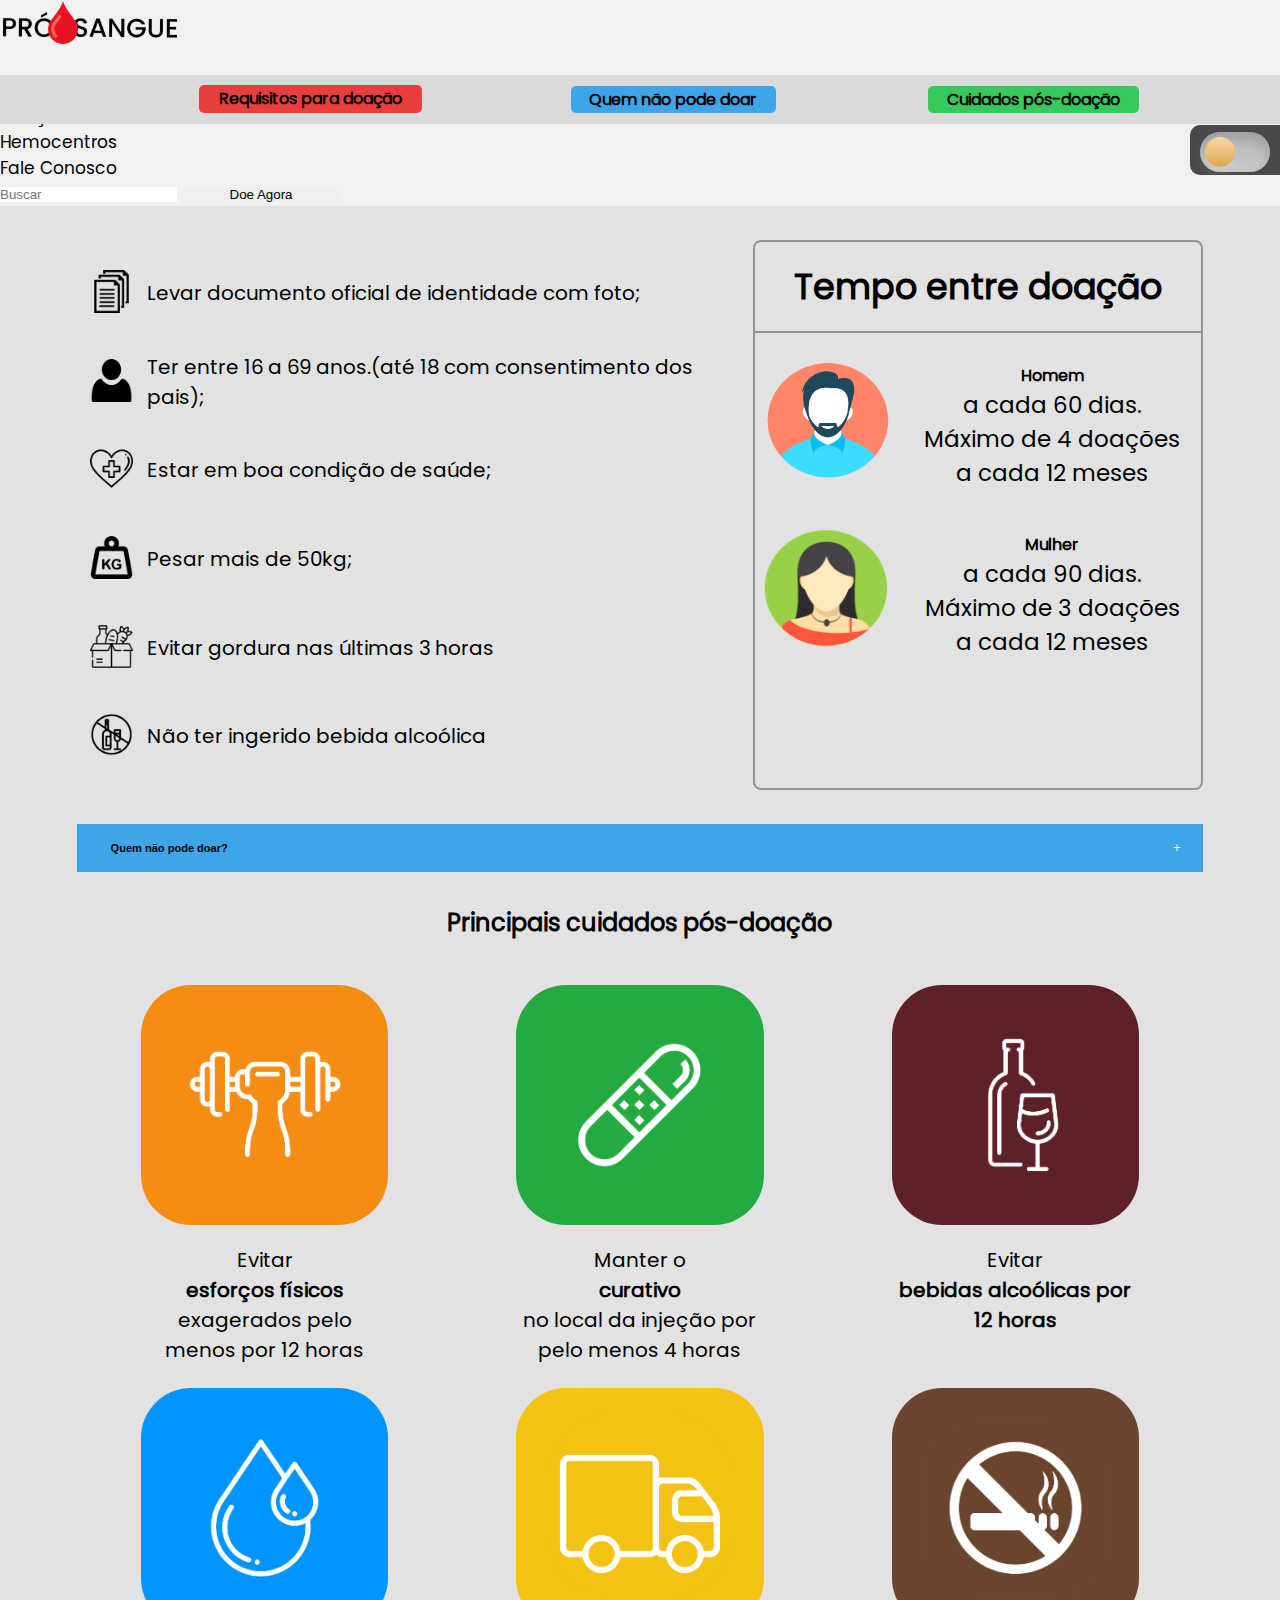
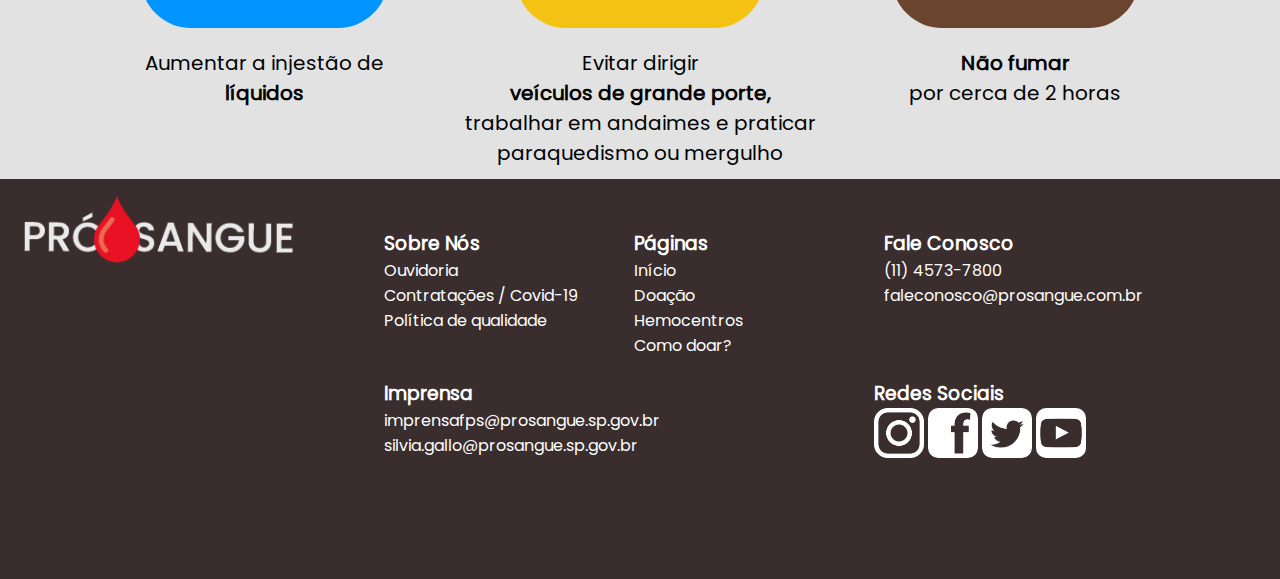
==== commit 63636279: "Retirada dos botões  de aumentar fonte" ====
--- a/comodoar.html
+++ b/comodoar.html
@@ -55,8 +55,6 @@
         <div id="acessibilidade">
             <input type="checkbox" id="darkmode-toggle" name="theme" onclick="mudar(event)"/>
             <label for="darkmode-toggle"> </label>
-            <button id="aumentar_fonte">A+</button>
-            <button id="diminuir_fonte">A-</button>
           </div>
 
         <nav class="sub_nav">
--- a/style_comodoar.css
+++ b/style_comodoar.css
@@ -109,17 +109,17 @@
 #acessibilidade{
     position: fixed;
     width: 90px;
-    height: 170px;
+    height: 50px;
     background-color: #010101;opacity: .7;
     display: flex;
     flex-direction: column;
     align-items: center;
-    justify-content: space-around;
+    justify-content: space-evenly;
     border-radius: 10px 0px 0px 10px;
     margin-top: 50px;
     right: 0;
-    top: 90px;
-    z-index: 1;
+    top: 75px;
+    z-index: 6;
 }
 
 label{
@@ -175,23 +175,7 @@
     width: 30px;
 }
 
-#aumentar_fonte{
-    width: 40px;
-    height: auto;
-    opacity: 100%;
-    border-radius: 200px;
-    font-size: 25px;
-    font-weight: 600;
-}
-
-#diminuir_fonte{
-    width: 40px;
-    height: auto;
-    opacity: 100%;
-    border-radius: 200px;
-    font-size: 25px;
-    font-weight: 600;
-}
+
 
 /* ------------- footer ------------- */
 footer{
@@ -599,7 +583,7 @@
         overflow-x: hidden;
     } */
     #acessibilidade{
-        top: 20rem;
+        top: 15rem;
         width: 15%;
     }
     .sub_nav{
@@ -694,6 +678,24 @@
     .texto_pos1{
         width: 80%;
     }
+
+    footer{
+        height: 160vh;
+    }
+
+    #links_footer_top{
+        display: flex;
+        flex-direction: column;
+    }
+
+    #links_footer_bottom{
+        display: flex;
+        flex-direction: column;
+    }
+
+    #redes_sociais{
+        margin: 0;
+    }
 }
 @media only screen and (max-width:989px){
     #contprinc{
